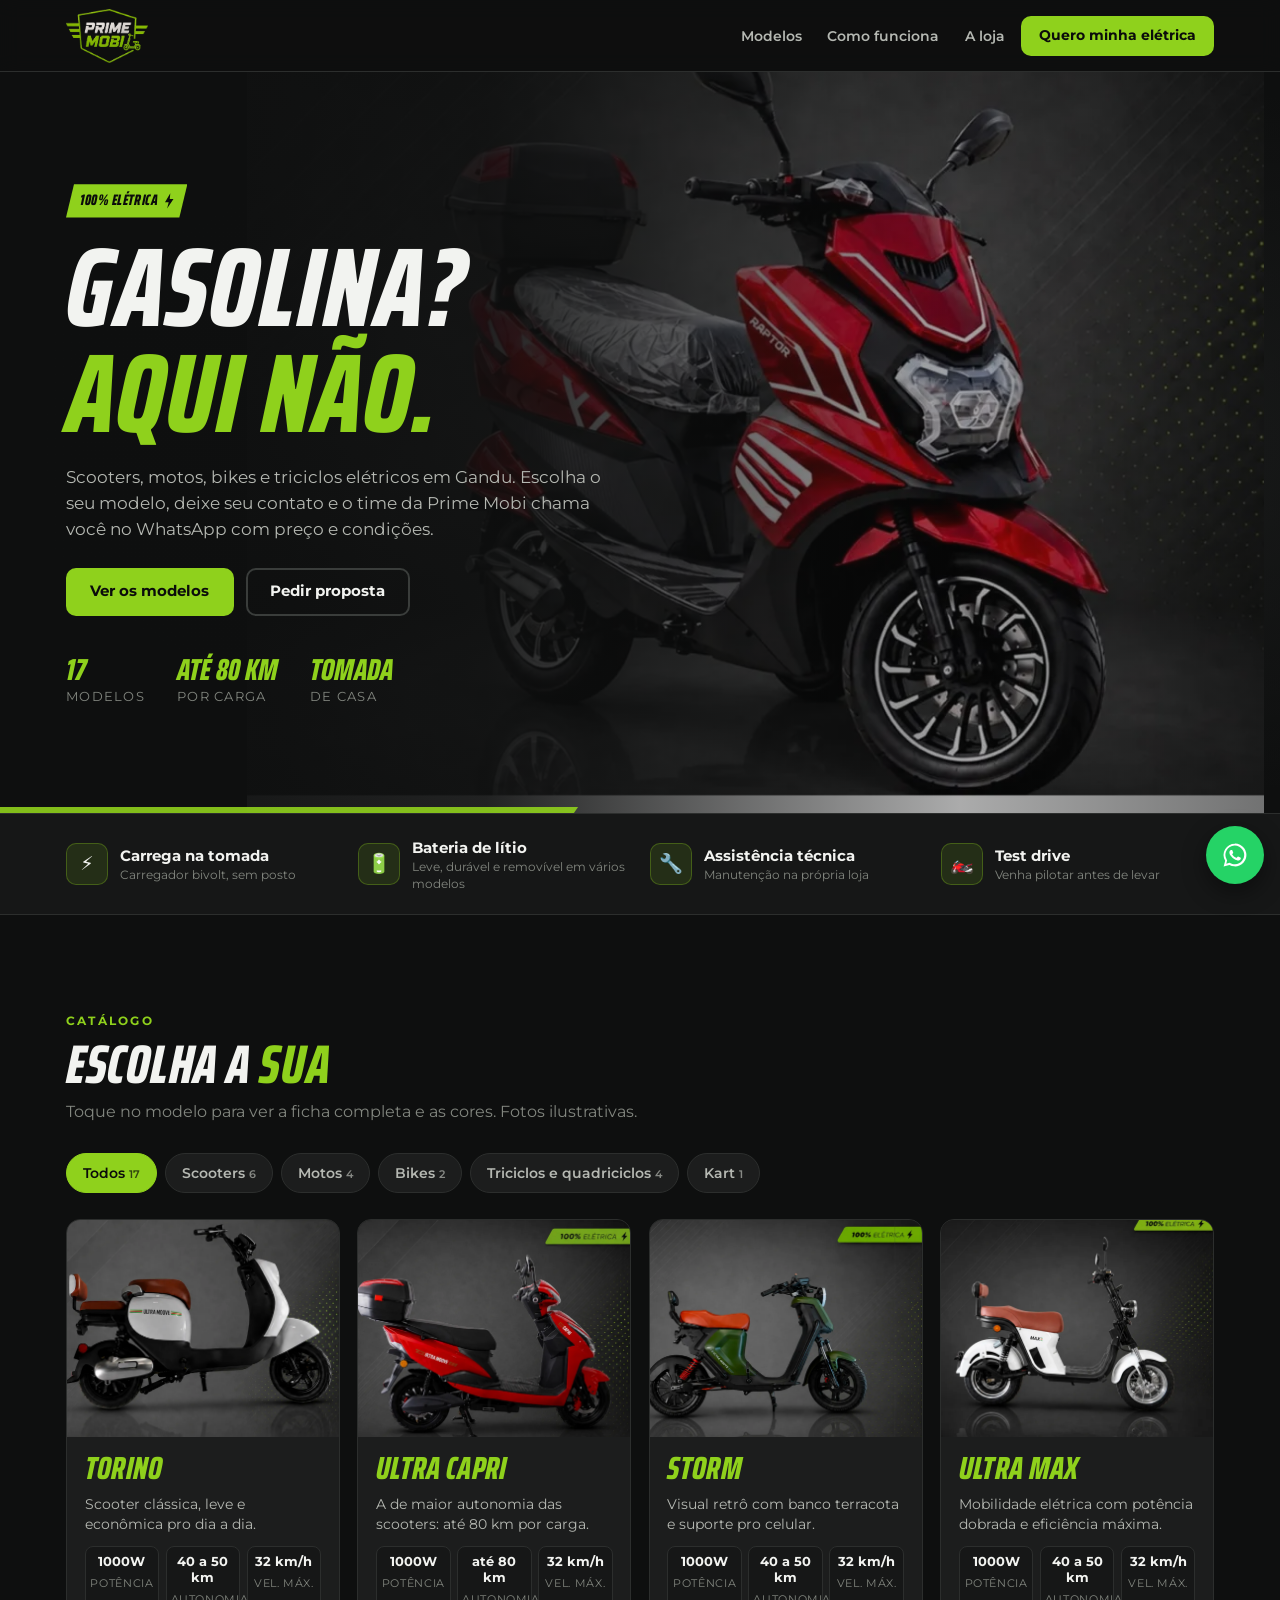
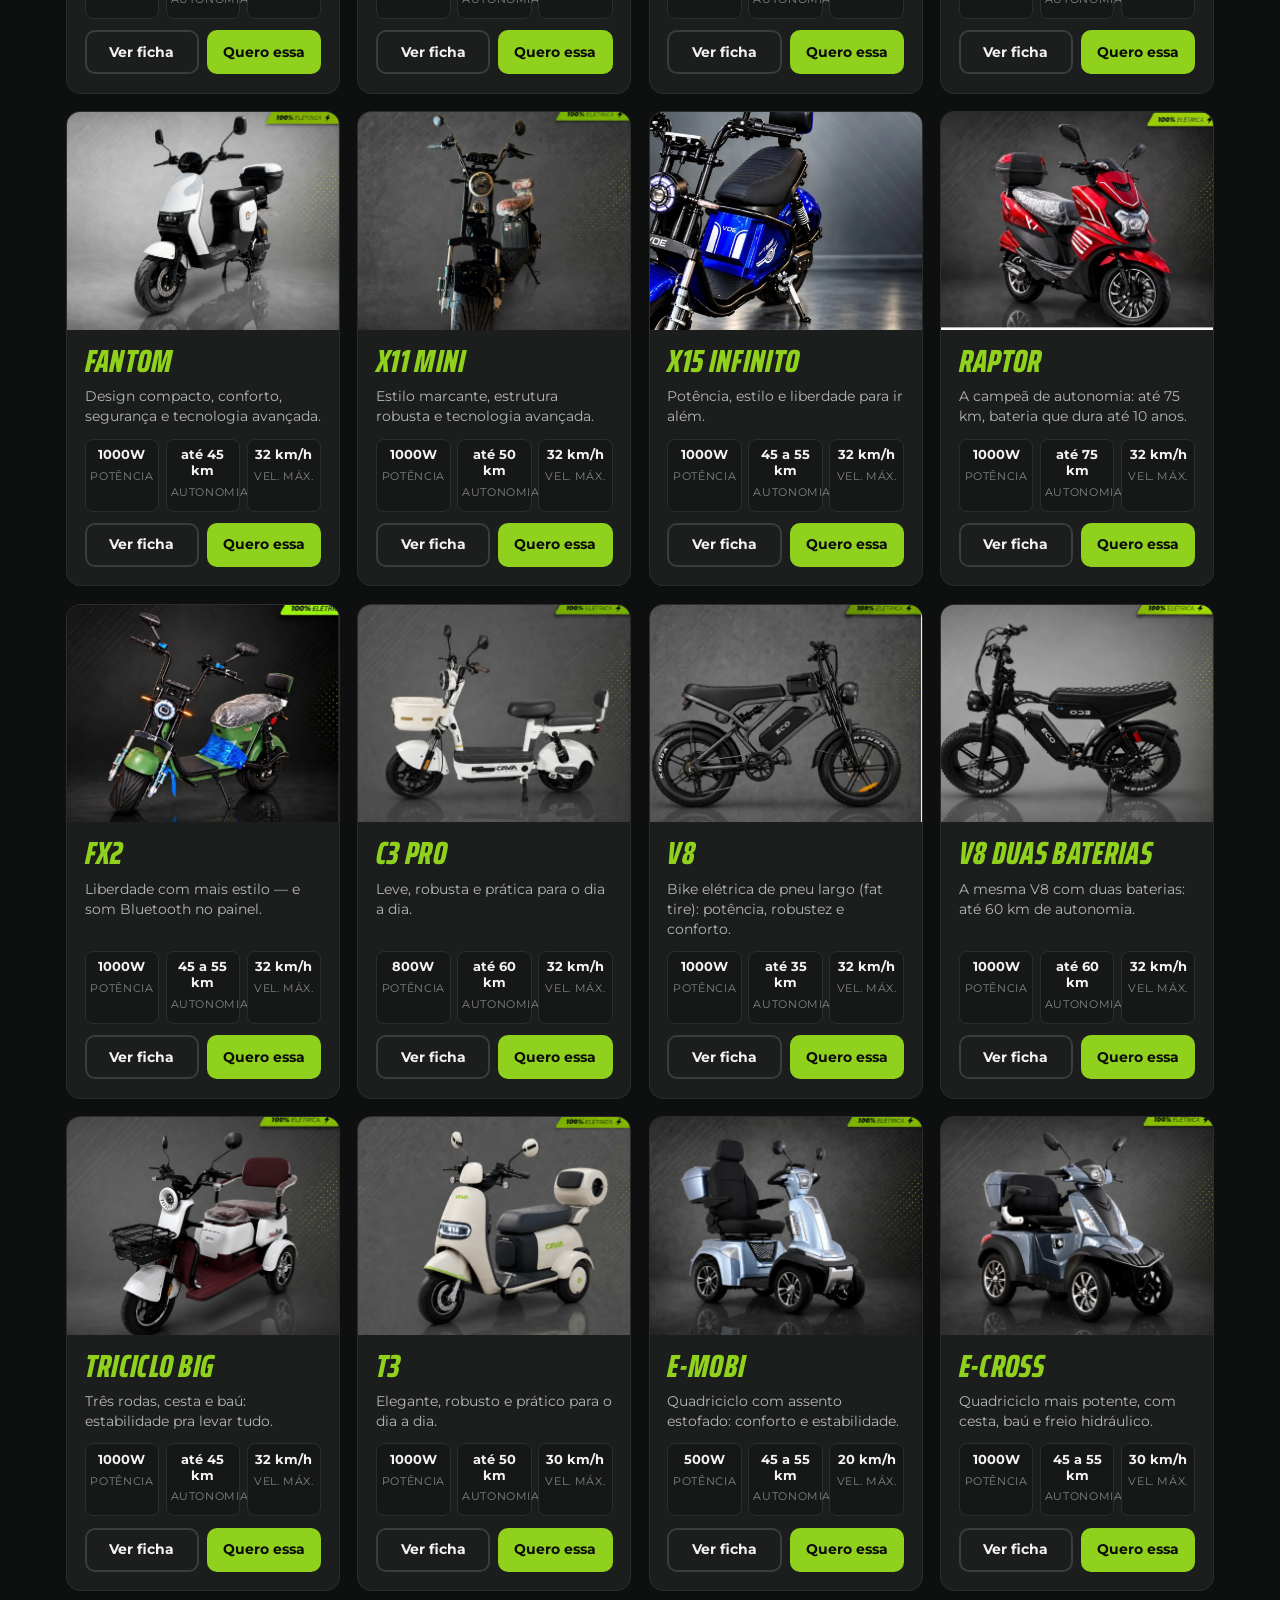
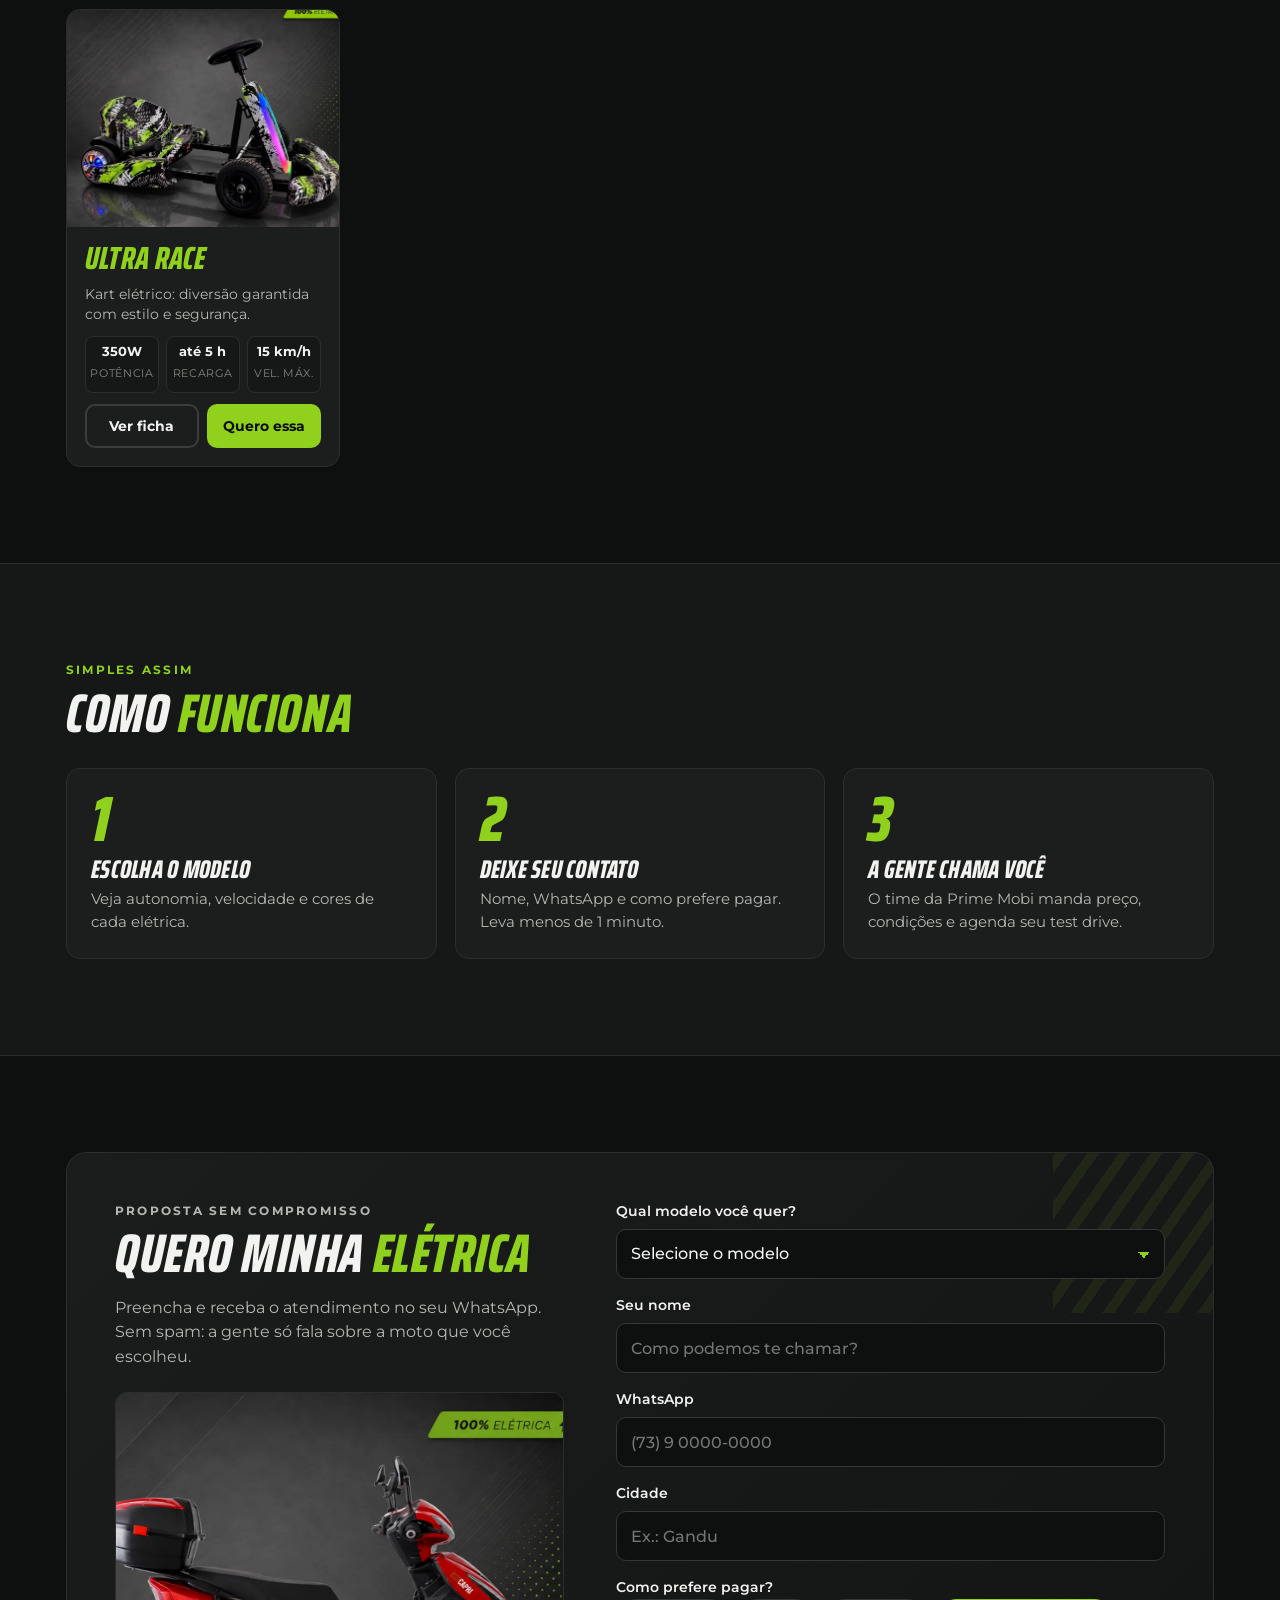
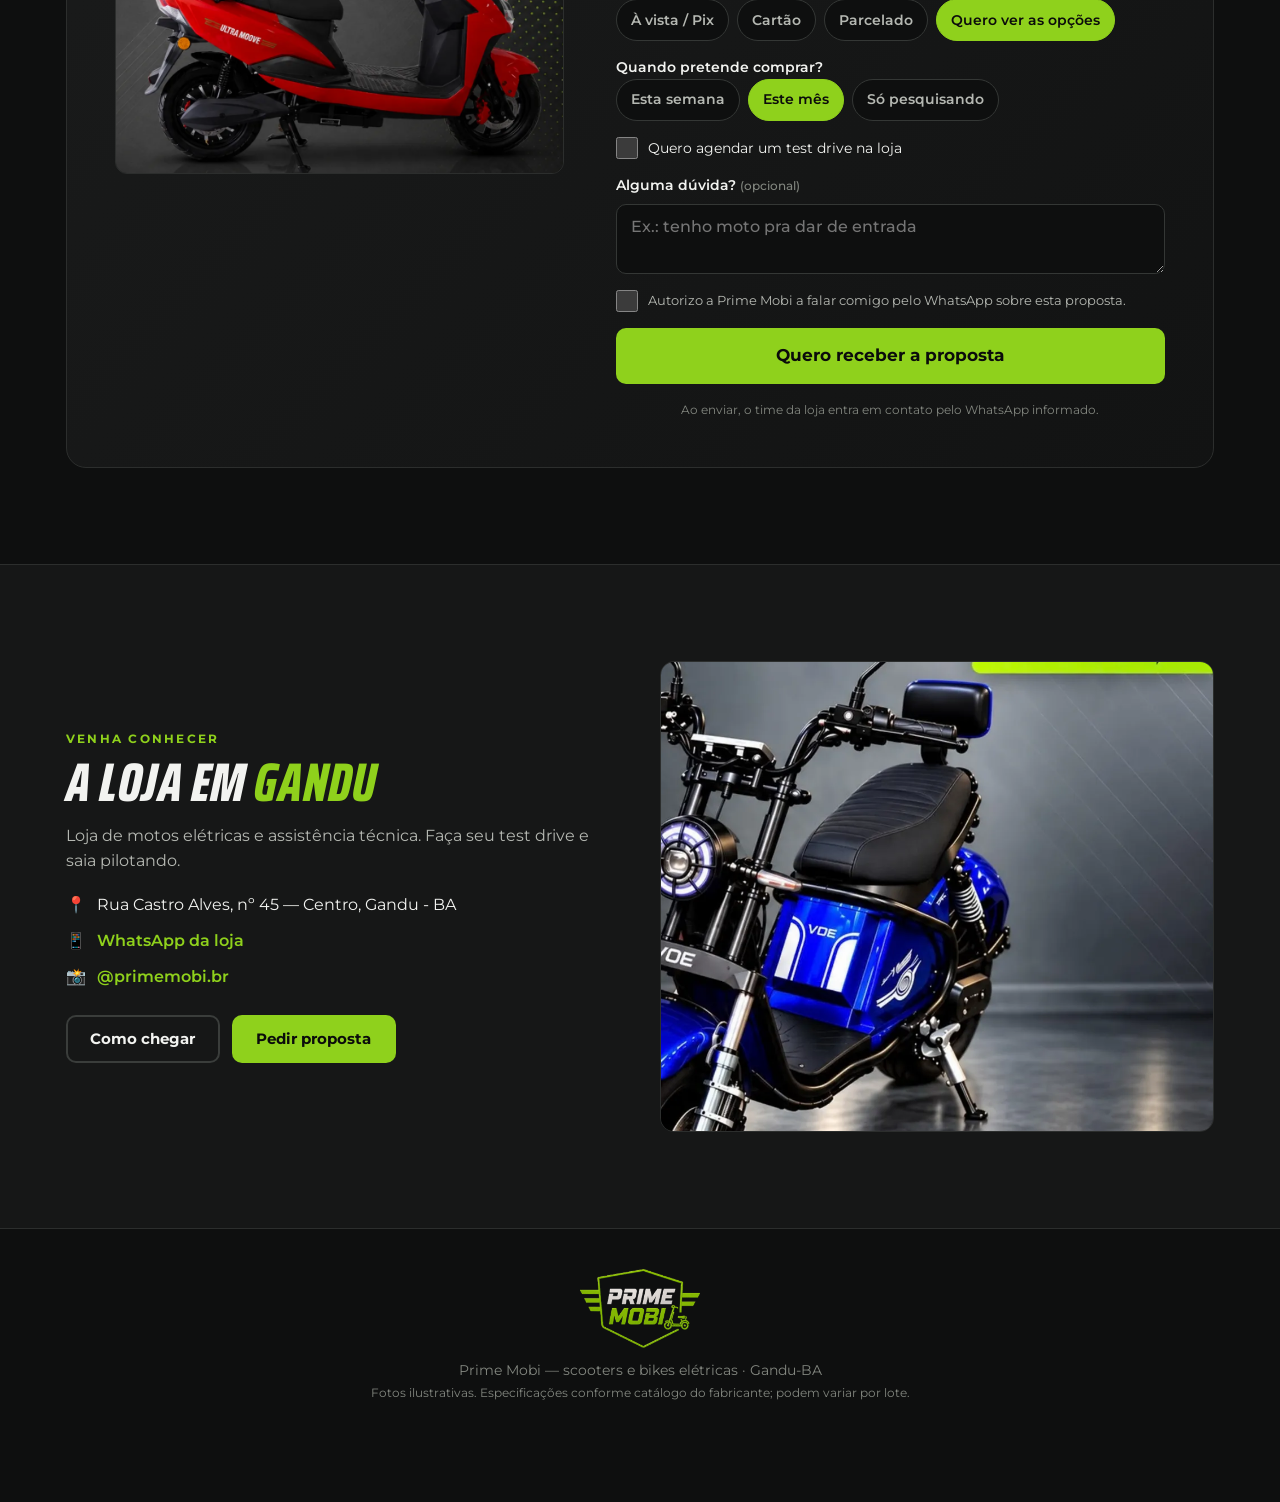
==== index.html @ 07334d4a "Site de vendas Prime Mobi com catálogo e formulário Co-Authored-By: Claude Opus 5.5 <noreply@anthrop" ====
<!doctype html>
<html lang="pt-BR">
<head>
  <meta charset="utf-8">
  <meta name="viewport" content="width=device-width, initial-scale=1">
  <title>Prime Mobi — Motos elétricas em Gandu-BA</title>
  <meta name="description" content="Scooters, motos, bikes e triciclos 100% elétricos em Gandu-BA. Escolha seu modelo e receba o atendimento da Prime Mobi no WhatsApp.">
  <meta name="theme-color" content="#0e0f0f">
  <meta property="og:title" content="Prime Mobi — Motos elétricas em Gandu-BA">
  <meta property="og:description" content="Escolha sua elétrica e receba uma proposta no WhatsApp.">
  <meta property="og:image" content="assets/img/capa.webp">
  <link rel="icon" href="assets/img/logo.png">
  <link rel="preconnect" href="https://fonts.googleapis.com">
  <link rel="preconnect" href="https://fonts.gstatic.com" crossorigin>
  <link href="https://fonts.googleapis.com/css2?family=Montserrat:wght@400;500;600;700&family=Saira:ital,wdth,wght@1,75,700;1,75,800;1,75,900&display=swap" rel="stylesheet">
  <link rel="stylesheet" href="css/style.css">
</head>
<body>

  <header class="topo" id="topo">
    <div class="topo__in">
      <a href="#inicio" class="topo__logo" aria-label="Prime Mobi — início"><img src="assets/img/logo.png" alt="Prime Mobi" width="430" height="282"></a>
      <nav class="topo__nav" aria-label="Seções">
        <a href="#modelos">Modelos</a>
        <a href="#como-funciona">Como funciona</a>
        <a href="#loja">A loja</a>
      </nav>
      <a href="#quero" class="btn btn--lime btn--sm">Quero minha elétrica</a>
    </div>
  </header>

  <main>
    <!-- HERO -->
    <section class="hero" id="inicio">
      <div class="hero__bg" aria-hidden="true"></div>
      <div class="hero__in">
        <span class="selo">100% elétrica <i class="raio" aria-hidden="true"></i></span>
        <h1 class="hero__titulo">Gasolina?<br><em>Aqui não.</em></h1>
        <p class="hero__texto">Scooters, motos, bikes e triciclos elétricos em Gandu. Escolha o seu modelo, deixe seu contato e o time da Prime Mobi chama você no WhatsApp com preço e condições.</p>
        <div class="hero__acoes">
          <a href="#modelos" class="btn btn--lime">Ver os modelos</a>
          <a href="#quero" class="btn btn--ghost">Pedir proposta</a>
        </div>
        <ul class="hero__nums" aria-label="Destaques">
          <li><strong>17</strong><span>modelos</span></li>
          <li><strong>até 80 km</strong><span>por carga</span></li>
          <li><strong>tomada</strong><span>de casa</span></li>
        </ul>
      </div>
    </section>

    <!-- VANTAGENS -->
    <section class="faixa" aria-label="Vantagens">
      <ul class="faixa__lista">
        <li><span class="ico" aria-hidden="true">⚡</span><div><strong>Carrega na tomada</strong><small>Carregador bivolt, sem posto</small></div></li>
        <li><span class="ico" aria-hidden="true">🔋</span><div><strong>Bateria de lítio</strong><small>Leve, durável e removível em vários modelos</small></div></li>
        <li><span class="ico" aria-hidden="true">🔧</span><div><strong>Assistência técnica</strong><small>Manutenção na própria loja</small></div></li>
        <li><span class="ico" aria-hidden="true">🏍️</span><div><strong>Test drive</strong><small>Venha pilotar antes de levar</small></div></li>
      </ul>
    </section>

    <!-- MODELOS -->
    <section class="secao" id="modelos">
      <div class="secao__cab">
        <p class="sobre">Catálogo</p>
        <h2 class="titulo">Escolha a <em>sua</em></h2>
        <p class="secao__sub">Toque no modelo para ver a ficha completa e as cores. Fotos ilustrativas.</p>
      </div>
      <div class="filtros" id="filtros" role="tablist" aria-label="Filtrar por tipo"></div>
      <div class="grade" id="grade"></div>
    </section>

    <!-- COMO FUNCIONA -->
    <section class="secao secao--escura" id="como-funciona">
      <div class="secao__cab">
        <p class="sobre">Simples assim</p>
        <h2 class="titulo">Como <em>funciona</em></h2>
      </div>
      <ol class="passos">
        <li><b>1</b><h3>Escolha o modelo</h3><p>Veja autonomia, velocidade e cores de cada elétrica.</p></li>
        <li><b>2</b><h3>Deixe seu contato</h3><p>Nome, WhatsApp e como prefere pagar. Leva menos de 1 minuto.</p></li>
        <li><b>3</b><h3>A gente chama você</h3><p>O time da Prime Mobi manda preço, condições e agenda seu test drive.</p></li>
      </ol>
    </section>

    <!-- FORMULÁRIO -->
    <section class="secao" id="quero">
      <div class="form-caixa">
        <div class="form-caixa__lado">
          <p class="sobre">Proposta sem compromisso</p>
          <h2 class="titulo">Quero minha <em>elétrica</em></h2>
          <p>Preencha e receba o atendimento no seu WhatsApp. Sem spam: a gente só fala sobre a moto que você escolheu.</p>
          <img class="form-caixa__foto" id="foto-padrao" src="assets/img/motos/ultra-capri.webp" alt="" loading="lazy">
          <div class="escolhida" id="escolhida" hidden>
            <img id="escolhida-img" src="" alt="">
            <div><small>Modelo escolhido</small><strong id="escolhida-nome"></strong></div>
          </div>
        </div>

        <form class="form" id="form" novalidate>
          <div class="campo">
            <label for="f-modelo">Qual modelo você quer?</label>
            <select id="f-modelo" name="modelo" required>
              <option value="">Selecione o modelo</option>
            </select>
            <span class="erro" data-erro="modelo">Escolha um modelo.</span>
          </div>

          <div class="campo" id="campo-cor" hidden>
            <label for="f-cor">Cor preferida</label>
            <select id="f-cor" name="cor"></select>
          </div>

          <div class="campo">
            <label for="f-nome">Seu nome</label>
            <input id="f-nome" name="nome" type="text" autocomplete="name" placeholder="Como podemos te chamar?" required>
            <span class="erro" data-erro="nome">Digite seu nome.</span>
          </div>

          <div class="campo">
            <label for="f-whats">WhatsApp</label>
            <input id="f-whats" name="whatsapp" type="tel" inputmode="numeric" autocomplete="tel-national" placeholder="(73) 9 0000-0000" required>
            <span class="erro" data-erro="whatsapp">Digite um WhatsApp com DDD.</span>
          </div>

          <div class="campo">
            <label for="f-cidade">Cidade</label>
            <input id="f-cidade" name="cidade" type="text" autocomplete="address-level2" placeholder="Ex.: Gandu" required>
            <span class="erro" data-erro="cidade">Digite sua cidade.</span>
          </div>

          <fieldset class="campo">
            <legend>Como prefere pagar?</legend>
            <div class="chips" data-grupo="pagamento">
              <label><input type="radio" name="pagamento" value="À vista / Pix"><span>À vista / Pix</span></label>
              <label><input type="radio" name="pagamento" value="Cartão de crédito"><span>Cartão</span></label>
              <label><input type="radio" name="pagamento" value="Financiamento / parcelado"><span>Parcelado</span></label>
              <label><input type="radio" name="pagamento" value="Quero conhecer as opções" checked><span>Quero ver as opções</span></label>
            </div>
          </fieldset>

          <fieldset class="campo">
            <legend>Quando pretende comprar?</legend>
            <div class="chips" data-grupo="prazo">
              <label><input type="radio" name="prazo" value="Esta semana"><span>Esta semana</span></label>
              <label><input type="radio" name="prazo" value="Este mês" checked><span>Este mês</span></label>
              <label><input type="radio" name="prazo" value="Só pesquisando"><span>Só pesquisando</span></label>
            </div>
          </fieldset>

          <label class="check"><input type="checkbox" name="testDrive" value="sim"><span>Quero agendar um test drive na loja</span></label>

          <div class="campo">
            <label for="f-obs">Alguma dúvida? <small>(opcional)</small></label>
            <textarea id="f-obs" name="observacao" rows="2" placeholder="Ex.: tenho moto pra dar de entrada"></textarea>
          </div>

          <label class="check check--lgpd"><input type="checkbox" name="consentimento" required><span>Autorizo a Prime Mobi a falar comigo pelo WhatsApp sobre esta proposta.</span></label>
          <span class="erro" data-erro="consentimento">Marque a autorização para podermos te chamar.</span>

          <input type="text" name="empresa" class="mel" tabindex="-1" autocomplete="off" aria-hidden="true">

          <button type="submit" class="btn btn--lime btn--grande" id="enviar">Quero receber a proposta</button>
          <p class="form__nota">Ao enviar, o time da loja entra em contato pelo WhatsApp informado.</p>
        </form>

        <div class="sucesso" id="sucesso" hidden tabindex="-1">
          <span class="sucesso__ico" aria-hidden="true">✓</span>
          <h3>Recebemos, <span id="sucesso-nome"></span>!</h3>
          <p>O time da Prime Mobi vai te chamar no WhatsApp em breve com a proposta da <strong id="sucesso-modelo"></strong>.</p>
          <a class="btn btn--lime" id="sucesso-whats" href="#" target="_blank" rel="noopener">Quero adiantar pelo WhatsApp</a>
          <button type="button" class="btn btn--ghost" id="sucesso-outro">Escolher outro modelo</button>
        </div>
      </div>
    </section>

    <!-- LOJA -->
    <section class="secao secao--escura" id="loja">
      <div class="loja">
        <div>
          <p class="sobre">Venha conhecer</p>
          <h2 class="titulo">A loja em <em>Gandu</em></h2>
          <p class="loja__texto">Loja de motos elétricas e assistência técnica. Faça seu test drive e saia pilotando.</p>
          <ul class="loja__info">
            <li><span aria-hidden="true">📍</span><span data-cfg="endereco"></span></li>
            <li><span aria-hidden="true">📱</span><a data-cfg-whats href="#" target="_blank" rel="noopener">WhatsApp da loja</a></li>
            <li><span aria-hidden="true">📸</span><a data-cfg-insta href="#" target="_blank" rel="noopener"></a></li>
          </ul>
          <div class="hero__acoes">
            <a data-cfg-mapa href="#" target="_blank" rel="noopener" class="btn btn--ghost">Como chegar</a>
            <a href="#quero" class="btn btn--lime">Pedir proposta</a>
          </div>
        </div>
        <img class="loja__img" src="assets/img/motos/x15-infinito.webp" alt="Moto elétrica X15 Infinito azul" loading="lazy">
      </div>
    </section>
  </main>

  <footer class="rodape">
    <img src="assets/img/logo.png" alt="Prime Mobi" width="120" height="79" loading="lazy">
    <p>Prime Mobi — scooters e bikes elétricas · Gandu-BA</p>
    <p class="rodape__mini">Fotos ilustrativas. Especificações conforme catálogo do fabricante; podem variar por lote.</p>
  </footer>

  <a class="whats-flutuante" data-cfg-whats href="#" target="_blank" rel="noopener" aria-label="Falar no WhatsApp">
    <svg viewBox="0 0 32 32" width="28" height="28" aria-hidden="true"><path fill="currentColor" d="M16 3a13 13 0 0 0-11.2 19.6L3 29l6.6-1.7A13 13 0 1 0 16 3zm0 23.7c-2 0-4-.6-5.7-1.6l-.4-.2-3.9 1 1-3.8-.3-.4A10.7 10.7 0 1 1 16 26.7zm5.9-8c-.3-.2-1.9-.9-2.2-1s-.5-.2-.7.2-.8 1-1 1.2-.4.2-.7 0a8.8 8.8 0 0 1-4.4-3.8c-.3-.6.3-.5 1-1.7.1-.2 0-.4 0-.5l-1-2.4c-.3-.6-.5-.5-.7-.5h-.6a1.2 1.2 0 0 0-.9.4 3.6 3.6 0 0 0-1.1 2.7 6.3 6.3 0 0 0 1.3 3.3 14.4 14.4 0 0 0 5.5 4.9c2 .9 2.8.9 3.9.8a3.3 3.3 0 0 0 2.1-1.5 2.7 2.7 0 0 0 .2-1.5c0-.2-.3-.3-.6-.4z"/></svg>
  </a>

  <!-- Ficha do modelo -->
  <dialog class="ficha" id="ficha" aria-labelledby="ficha-nome">
    <button class="ficha__fechar" type="button" data-fechar aria-label="Fechar">×</button>
    <div class="ficha__in">
      <div class="ficha__foto"><img id="ficha-img" src="" alt=""></div>
      <div class="ficha__dados">
        <span class="selo selo--mini">100% elétrica <i class="raio" aria-hidden="true"></i></span>
        <h2 id="ficha-nome" class="ficha__nome"></h2>
        <p id="ficha-frase" class="ficha__frase"></p>
        <div class="ficha__nums" id="ficha-nums"></div>
        <ul class="ficha__lista" id="ficha-lista"></ul>
        <div id="ficha-cores-box">
          <p class="ficha__rot">Cores disponíveis</p>
          <ul class="cores" id="ficha-cores"></ul>
        </div>
        <div class="ficha__acoes">
          <button type="button" class="btn btn--lime" id="ficha-quero">Quero essa</button>
          <a class="btn btn--ghost" id="ficha-catalogo" href="#" target="_blank" rel="noopener">Ver página do catálogo</a>
        </div>
      </div>
    </div>
  </dialog>

  <script src="js/config.js"></script>
  <script src="js/modelos.js"></script>
  <script src="js/app.js"></script>
</body>
</html>
---- css/style.css ----
/* PRIME MOBI — identidade do catálogo: preto grafite + verde-limão, títulos itálicos condensados */
:root {
  --bg: #0e0f0f;
  --bg-2: #161717;
  --painel: #1c1d1d;
  --linha: #2c2e2d;
  --texto: #f2f3f0;
  --texto-2: #b5b8b2;
  --texto-3: #82867f;
  --lime: #8fd11c;
  --lime-claro: #a6e637;
  --lime-escuro: #6ea312;
  --lime-tinta: rgba(143, 209, 28, .12);
  --erro: #ff6b5a;
  --raio: 14px;
  --fonte-titulo: "Saira", "Arial Narrow", sans-serif;
  --fonte: "Montserrat", system-ui, -apple-system, "Segoe UI", sans-serif;
  --max: 1180px;
  color-scheme: dark;
}

* { box-sizing: border-box; }
[hidden] { display: none !important; }
html { scroll-behavior: smooth; scroll-padding-top: 76px; }
body {
  margin: 0;
  background: var(--bg);
  color: var(--texto);
  font-family: var(--fonte);
  font-size: 16px;
  line-height: 1.55;
  -webkit-font-smoothing: antialiased;
  overflow-x: hidden;
}
img { max-width: 100%; display: block; }
a { color: inherit; }
h1, h2, h3 { margin: 0; }
:focus-visible { outline: 2px solid var(--lime); outline-offset: 3px; }

/* Títulos no estilo do catálogo */
.titulo, .hero__titulo, .ficha__nome, .passos h3, .card__nome {
  font-family: var(--fonte-titulo);
  font-style: italic;
  font-stretch: 75%;
  font-weight: 800;
  text-transform: uppercase;
  letter-spacing: .01em;
  line-height: .95;
}
.titulo { font-size: clamp(2.2rem, 5vw, 3.4rem); }
.titulo em, .hero__titulo em { font-style: italic; color: var(--lime); }
.sobre {
  margin: 0 0 .5rem;
  color: var(--lime);
  font-weight: 700;
  font-size: .78rem;
  letter-spacing: .18em;
  text-transform: uppercase;
}

/* Selo "100% ELÉTRICA" (igual ao do catálogo) */
.selo {
  display: inline-flex; align-items: center; gap: .35rem;
  background: var(--lime); color: #0b0c0b;
  font-family: var(--fonte-titulo); font-style: italic; font-stretch: 75%; font-weight: 800;
  text-transform: uppercase; font-size: .95rem; letter-spacing: .03em;
  padding: .3rem .8rem .3rem .9rem;
  clip-path: polygon(8px 0, 100% 0, calc(100% - 8px) 100%, 0 100%);
}
.selo--mini { font-size: .8rem; padding: .2rem .7rem; }
.raio { width: .7em; height: 1em; background: currentColor; clip-path: polygon(60% 0, 10% 58%, 45% 58%, 30% 100%, 90% 38%, 55% 38%); }

/* Botões */
.btn {
  display: inline-flex; align-items: center; justify-content: center; gap: .5rem;
  min-height: 48px; padding: .75rem 1.4rem;
  border-radius: 10px; border: 2px solid transparent;
  font: 700 .95rem/1.1 var(--fonte); text-decoration: none; cursor: pointer;
  transition: transform .15s, background .15s, border-color .15s, color .15s;
}
.btn:active { transform: scale(.97); }
.btn--lime { background: var(--lime); color: #0b0c0b; }
.btn--lime:hover { background: var(--lime-claro); }
.btn--ghost { background: transparent; color: var(--texto); border-color: #3a3d3b; }
.btn--ghost:hover { border-color: var(--lime); color: var(--lime); }
.btn--sm { min-height: 40px; padding: .5rem 1rem; font-size: .85rem; }
.btn--grande { width: 100%; min-height: 56px; font-size: 1.05rem; }

/* Topo */
.topo {
  position: sticky; top: 0; z-index: 30;
  background: rgba(14, 15, 15, .86);
  backdrop-filter: blur(10px); -webkit-backdrop-filter: blur(10px);
  border-bottom: 1px solid var(--linha);
}
.topo__in {
  max-width: var(--max); margin: 0 auto; padding: .55rem 16px;
  display: flex; align-items: center; gap: 1rem;
}
.topo__logo img { width: 82px; height: auto; }
.topo__nav { display: flex; gap: 1.6rem; margin-left: auto; }
.topo__nav a { text-decoration: none; font-weight: 600; font-size: .9rem; color: var(--texto-2); }
.topo__nav a:hover { color: var(--lime); }
@media (max-width: 760px) {
  .topo__nav { display: none; }
  .topo__in .btn { margin-left: auto; }
}

/* Hero */
.hero { position: relative; overflow: hidden; border-bottom: 1px solid var(--linha); }
.hero__bg {
  position: absolute; inset: 0;
  background:
    linear-gradient(90deg, var(--bg) 0%, rgba(14,15,15,.92) 38%, rgba(14,15,15,.35) 75%, rgba(14,15,15,.6) 100%),
    url("../assets/img/motos/raptor.webp") right 6% bottom / auto 112% no-repeat,
    radial-gradient(ellipse at 75% 50%, #2a2c2b 0%, var(--bg) 70%);
}
.hero::after { /* listras diagonais do catálogo */
  content: ""; position: absolute; left: -10%; bottom: 0; width: 55%; height: 6px;
  background: var(--lime); transform: skewX(-35deg); opacity: .9;
}
.hero__in { position: relative; max-width: var(--max); margin: 0 auto; padding: clamp(3rem, 9vw, 7rem) 16px clamp(3.5rem, 9vw, 6.5rem); }
.hero__titulo { font-size: clamp(3.4rem, 11vw, 7rem); margin: 1rem 0 1.1rem; }
.hero__texto { max-width: 34rem; color: var(--texto-2); font-size: 1.05rem; margin: 0 0 1.6rem; }
.hero__acoes { display: flex; flex-wrap: wrap; gap: .75rem; }
.hero__nums { list-style: none; padding: 0; margin: 2.4rem 0 0; display: flex; gap: 2rem; flex-wrap: wrap; }
.hero__nums strong { display: block; font-family: var(--fonte-titulo); font-style: italic; font-stretch: 75%; font-weight: 800; font-size: 1.9rem; color: var(--lime); line-height: 1; text-transform: uppercase; }
.hero__nums span { font-size: .8rem; color: var(--texto-3); text-transform: uppercase; letter-spacing: .1em; }
@media (max-width: 760px) {
  .hero__bg {
    background:
      linear-gradient(180deg, rgba(14,15,15,.55) 0%, rgba(14,15,15,.9) 45%, var(--bg) 70%),
      url("../assets/img/motos/raptor.webp") center top / 115% auto no-repeat,
      var(--bg);
  }
  .hero__in { padding-top: 13rem; }
}

/* Faixa de vantagens */
.faixa { background: var(--bg-2); border-bottom: 1px solid var(--linha); }
.faixa__lista {
  list-style: none; margin: 0 auto; padding: 1.4rem 16px; max-width: var(--max);
  display: grid; grid-template-columns: repeat(4, 1fr); gap: 1.2rem;
}
.faixa__lista li { display: flex; gap: .75rem; align-items: center; }
.faixa__lista strong { display: block; font-size: .92rem; }
.faixa__lista small { color: var(--texto-3); font-size: .78rem; line-height: 1.3; display: block; }
.ico {
  flex: none; width: 42px; height: 42px; border-radius: 10px;
  display: grid; place-items: center; font-size: 1.2rem;
  background: var(--lime-tinta); border: 1px solid rgba(143,209,28,.3);
}
@media (max-width: 900px) { .faixa__lista { grid-template-columns: 1fr 1fr; } }

/* Seções */
.secao { max-width: var(--max); margin: 0 auto; padding: clamp(3.5rem, 8vw, 6rem) 16px; }
.secao--escura { max-width: none; background: var(--bg-2); border-block: 1px solid var(--linha); }
.secao--escura > * { max-width: calc(var(--max) - 32px); margin-inline: auto; }
.secao__cab { margin-bottom: 1.8rem; }
.secao__sub { color: var(--texto-3); margin: .6rem 0 0; }

/* Filtros */
.filtros { display: flex; gap: .5rem; flex-wrap: wrap; margin-bottom: 1.6rem; }
.filtro {
  border: 1px solid var(--linha); background: var(--painel); color: var(--texto-2);
  padding: .55rem 1rem; border-radius: 999px; font: 600 .85rem var(--fonte); cursor: pointer;
  min-height: 40px;
}
.filtro:hover { border-color: var(--lime); color: var(--texto); }
.filtro[aria-selected="true"] { background: var(--lime); border-color: var(--lime); color: #0b0c0b; }
.filtro small { opacity: .7; margin-left: .25rem; }

/* Cards */
.grade { display: grid; grid-template-columns: repeat(auto-fill, minmax(260px, 1fr)); gap: 1.1rem; }
.card {
  position: relative; display: flex; flex-direction: column;
  background: var(--painel); border: 1px solid var(--linha); border-radius: var(--raio);
  overflow: hidden; transition: border-color .2s, transform .2s;
}
.card:hover { border-color: rgba(143,209,28,.6); transform: translateY(-3px); }
.card__foto {
  aspect-ratio: 4 / 3.2; background: #222; cursor: pointer; border: 0; padding: 0; width: 100%;
  overflow: hidden;
}
.card__foto img { width: 100%; height: 100%; object-fit: cover; object-position: center 60%; transition: transform .4s; }
.card:hover .card__foto img { transform: scale(1.04); }
.card__corpo { padding: 1rem 1.1rem 1.15rem; display: flex; flex-direction: column; gap: .7rem; flex: 1; }
.card__nome { font-size: 2rem; color: var(--lime); }
.card__frase { margin: 0; color: var(--texto-2); font-size: .86rem; line-height: 1.45; }
.nums { display: grid; grid-template-columns: repeat(3, minmax(0, 1fr)); gap: .4rem; margin-top: auto; }
.nums div { background: var(--bg-2); border: 1px solid var(--linha); border-radius: 8px; padding: .45rem .25rem; text-align: center; min-width: 0; }
.nums strong { display: block; font-size: .8rem; line-height: 1.25; }
.nums small { color: var(--texto-3); font-size: .66rem; text-transform: uppercase; letter-spacing: .06em; }
.card__acoes { display: flex; gap: .5rem; }
.card__acoes .btn { flex: 1; min-height: 44px; padding: .55rem .6rem; font-size: .85rem; }

/* Passos */
.passos { list-style: none; padding: 0; margin: 0 auto; display: grid; grid-template-columns: repeat(3, 1fr); gap: 1.1rem; }
.passos li { background: var(--painel); border: 1px solid var(--linha); border-radius: var(--raio); padding: 1.5rem; position: relative; overflow: hidden; }
.passos b {
  display: block; font-family: var(--fonte-titulo); font-style: italic; font-stretch: 75%; font-weight: 900;
  font-size: 4rem; line-height: .8; color: var(--lime); margin-bottom: .8rem;
}
.passos h3 { font-size: 1.6rem; margin-bottom: .4rem; }
.passos p { margin: 0; color: var(--texto-2); font-size: .92rem; }
@media (max-width: 760px) { .passos { grid-template-columns: 1fr; } }

/* Formulário */
.form-caixa {
  display: grid; grid-template-columns: .9fr 1.1fr; gap: clamp(1.5rem, 4vw, 3.5rem);
  background: linear-gradient(135deg, #1b1c1c, #121313);
  border: 1px solid var(--linha); border-radius: 20px; padding: clamp(1.3rem, 4vw, 3rem);
  position: relative; overflow: hidden;
}
.form-caixa::before {
  content: ""; position: absolute; right: -60px; top: -60px; width: 220px; height: 220px;
  background: repeating-linear-gradient(-55deg, var(--lime) 0 10px, transparent 10px 26px); opacity: .08;
}
.form-caixa__lado p { color: var(--texto-2); }
.form-caixa__foto { margin-top: 1.4rem; border-radius: 12px; border: 1px solid var(--linha); aspect-ratio: 4/3.4; object-fit: cover; width: 100%; }
@media (max-width: 860px) { .form-caixa__foto { display: none; } }
.escolhida {
  display: flex; align-items: center; gap: .9rem; margin-top: 1.4rem;
  background: var(--bg); border: 1px solid rgba(143,209,28,.45); border-radius: 12px; padding: .6rem;
}
.escolhida img { width: 96px; height: 72px; object-fit: cover; border-radius: 8px; }
.escolhida small { display: block; color: var(--texto-3); font-size: .72rem; text-transform: uppercase; letter-spacing: .1em; }
.escolhida strong { font-family: var(--fonte-titulo); font-style: italic; font-stretch: 75%; font-weight: 800; font-size: 1.6rem; color: var(--lime); text-transform: uppercase; }

.form { display: grid; gap: 1rem; position: relative; }
.campo { display: grid; gap: .4rem; border: 0; padding: 0; margin: 0; min-width: 0; }
.campo label, .campo legend { font-weight: 600; font-size: .88rem; padding: 0; }
.campo small { color: var(--texto-3); font-weight: 500; }
input[type="text"], input[type="tel"], select, textarea {
  width: 100%; min-height: 50px; padding: .75rem .9rem;
  background: var(--bg); color: var(--texto);
  border: 1px solid #343735; border-radius: 10px;
  font: 500 1rem var(--fonte);
}
textarea { min-height: 70px; resize: vertical; }
select { appearance: none; background-image: linear-gradient(45deg, transparent 50%, var(--lime) 50%), linear-gradient(135deg, var(--lime) 50%, transparent 50%); background-position: calc(100% - 20px) 52%, calc(100% - 14px) 52%; background-size: 6px 6px; background-repeat: no-repeat; padding-right: 2.4rem; }
input:focus, select:focus, textarea:focus { outline: none; border-color: var(--lime); box-shadow: 0 0 0 3px var(--lime-tinta); }
.invalido input, .invalido select { border-color: var(--erro); }
.erro { display: none; color: var(--erro); font-size: .8rem; font-weight: 600; }
.invalido .erro, .erro.mostrar { display: block; }

.chips { display: flex; flex-wrap: wrap; gap: .45rem; }
.chips label { position: relative; cursor: pointer; }
.chips input { position: absolute; opacity: 0; pointer-events: none; }
.chips span {
  display: inline-flex; align-items: center; min-height: 42px; padding: .5rem .9rem;
  border: 1px solid #343735; border-radius: 999px; font-size: .86rem; font-weight: 600; color: var(--texto-2);
  background: var(--bg);
}
.chips input:checked + span { background: var(--lime); border-color: var(--lime); color: #0b0c0b; }
.chips input:focus-visible + span { outline: 2px solid var(--lime); outline-offset: 2px; }

.check { display: flex; gap: .65rem; align-items: flex-start; cursor: pointer; font-size: .9rem; }
.check input { width: 22px; height: 22px; accent-color: var(--lime); flex: none; margin: 0; }
.check--lgpd { font-size: .82rem; color: var(--texto-2); }
.mel { position: absolute; left: -9999px; width: 1px; height: 1px; opacity: 0; }
.form__nota { margin: 0; font-size: .78rem; color: var(--texto-3); text-align: center; }

.sucesso { grid-column: 2; display: grid; gap: .9rem; align-content: center; justify-items: start; }
.sucesso[hidden] { display: none; }
.sucesso__ico { width: 64px; height: 64px; border-radius: 50%; background: var(--lime); color: #0b0c0b; display: grid; place-items: center; font-size: 2rem; font-weight: 800; }
.sucesso h3 { font-family: var(--fonte-titulo); font-style: italic; font-stretch: 75%; font-weight: 800; font-size: 2.4rem; text-transform: uppercase; line-height: 1; }
.sucesso p { margin: 0; color: var(--texto-2); }
@media (max-width: 860px) {
  .form-caixa { grid-template-columns: 1fr; }
  .sucesso { grid-column: 1; }
}

/* Loja */
.loja { display: grid; grid-template-columns: 1fr 1fr; gap: 2.5rem; align-items: center; }
.loja__texto { color: var(--texto-2); }
.loja__info { list-style: none; padding: 0; margin: 1.2rem 0 1.6rem; display: grid; gap: .7rem; }
.loja__info li { display: flex; gap: .7rem; align-items: center; }
.loja__info a { color: var(--lime); font-weight: 600; text-decoration: none; }
.loja__img { border-radius: var(--raio); border: 1px solid var(--linha); aspect-ratio: 4/3.4; object-fit: cover; width: 100%; }
@media (max-width: 760px) { .loja { grid-template-columns: 1fr; } }

/* Rodapé */
.rodape { text-align: center; padding: 2.5rem 16px 6rem; color: var(--texto-3); font-size: .85rem; }
.rodape img { margin: 0 auto .8rem; width: 120px; height: auto; }
.rodape p { margin: .2rem 0; }
.rodape__mini { font-size: .72rem; }

/* WhatsApp flutuante */
.whats-flutuante {
  position: fixed; right: 16px; bottom: 16px; z-index: 40;
  width: 58px; height: 58px; border-radius: 50%;
  background: #25d366; color: #fff; display: grid; place-items: center;
  box-shadow: 0 8px 24px rgba(0,0,0,.45);
}

/* Ficha (modal) */
.ficha {
  width: min(1000px, calc(100vw - 24px)); max-height: calc(100dvh - 24px);
  padding: 0; border: 1px solid var(--linha); border-radius: 18px;
  background: var(--bg-2); color: var(--texto); overflow: auto;
}
.ficha::backdrop { background: rgba(0,0,0,.75); backdrop-filter: blur(3px); }
.ficha__fechar {
  position: sticky; top: 10px; float: right; margin: 10px 10px -54px 0; z-index: 2;
  width: 44px; height: 44px; border-radius: 50%; border: 1px solid var(--linha);
  background: rgba(14,15,15,.85); color: var(--texto); font-size: 1.6rem; line-height: 1; cursor: pointer;
}
.ficha__in { display: grid; grid-template-columns: 1fr 1fr; }
.ficha__foto { background: #1f2020; }
.ficha__foto img { width: 100%; height: 100%; object-fit: cover; min-height: 320px; }
.ficha__dados { padding: 1.6rem 1.6rem 1.8rem; }
.ficha__nome { font-size: clamp(2.4rem, 6vw, 3.4rem); color: var(--lime); margin: .7rem 0 .4rem; }
.ficha__frase { margin: 0 0 1rem; color: var(--texto-2); }
.ficha__nums { margin-bottom: 1rem; }
.ficha__lista { list-style: none; padding: 0; margin: 0 0 1.2rem; font-size: .88rem; }
.ficha__lista li { padding: .45rem 0 .45rem 1.4rem; border-bottom: 1px solid var(--linha); position: relative; }
.ficha__lista li::before { content: ""; position: absolute; left: 0; top: .75rem; width: 8px; height: 10px; background: var(--lime); clip-path: polygon(60% 0, 10% 58%, 45% 58%, 30% 100%, 90% 38%, 55% 38%); }
.ficha__rot { margin: 0 0 .5rem; font-weight: 700; color: var(--lime); font-size: .78rem; letter-spacing: .14em; text-transform: uppercase; }
.cores { list-style: none; padding: 0; margin: 0 0 1.4rem; display: flex; flex-wrap: wrap; gap: .4rem; }
.cores li { border: 1px solid var(--linha); background: var(--bg); padding: .3rem .7rem; border-radius: 999px; font-size: .8rem; }
.ficha__acoes { display: flex; flex-wrap: wrap; gap: .6rem; }
@media (max-width: 760px) {
  .ficha__in { grid-template-columns: 1fr; }
  .ficha__foto img { min-height: 0; aspect-ratio: 4/3; }
}

@media (prefers-reduced-motion: reduce) {
  html { scroll-behavior: auto; }
  * { transition: none !important; }
}
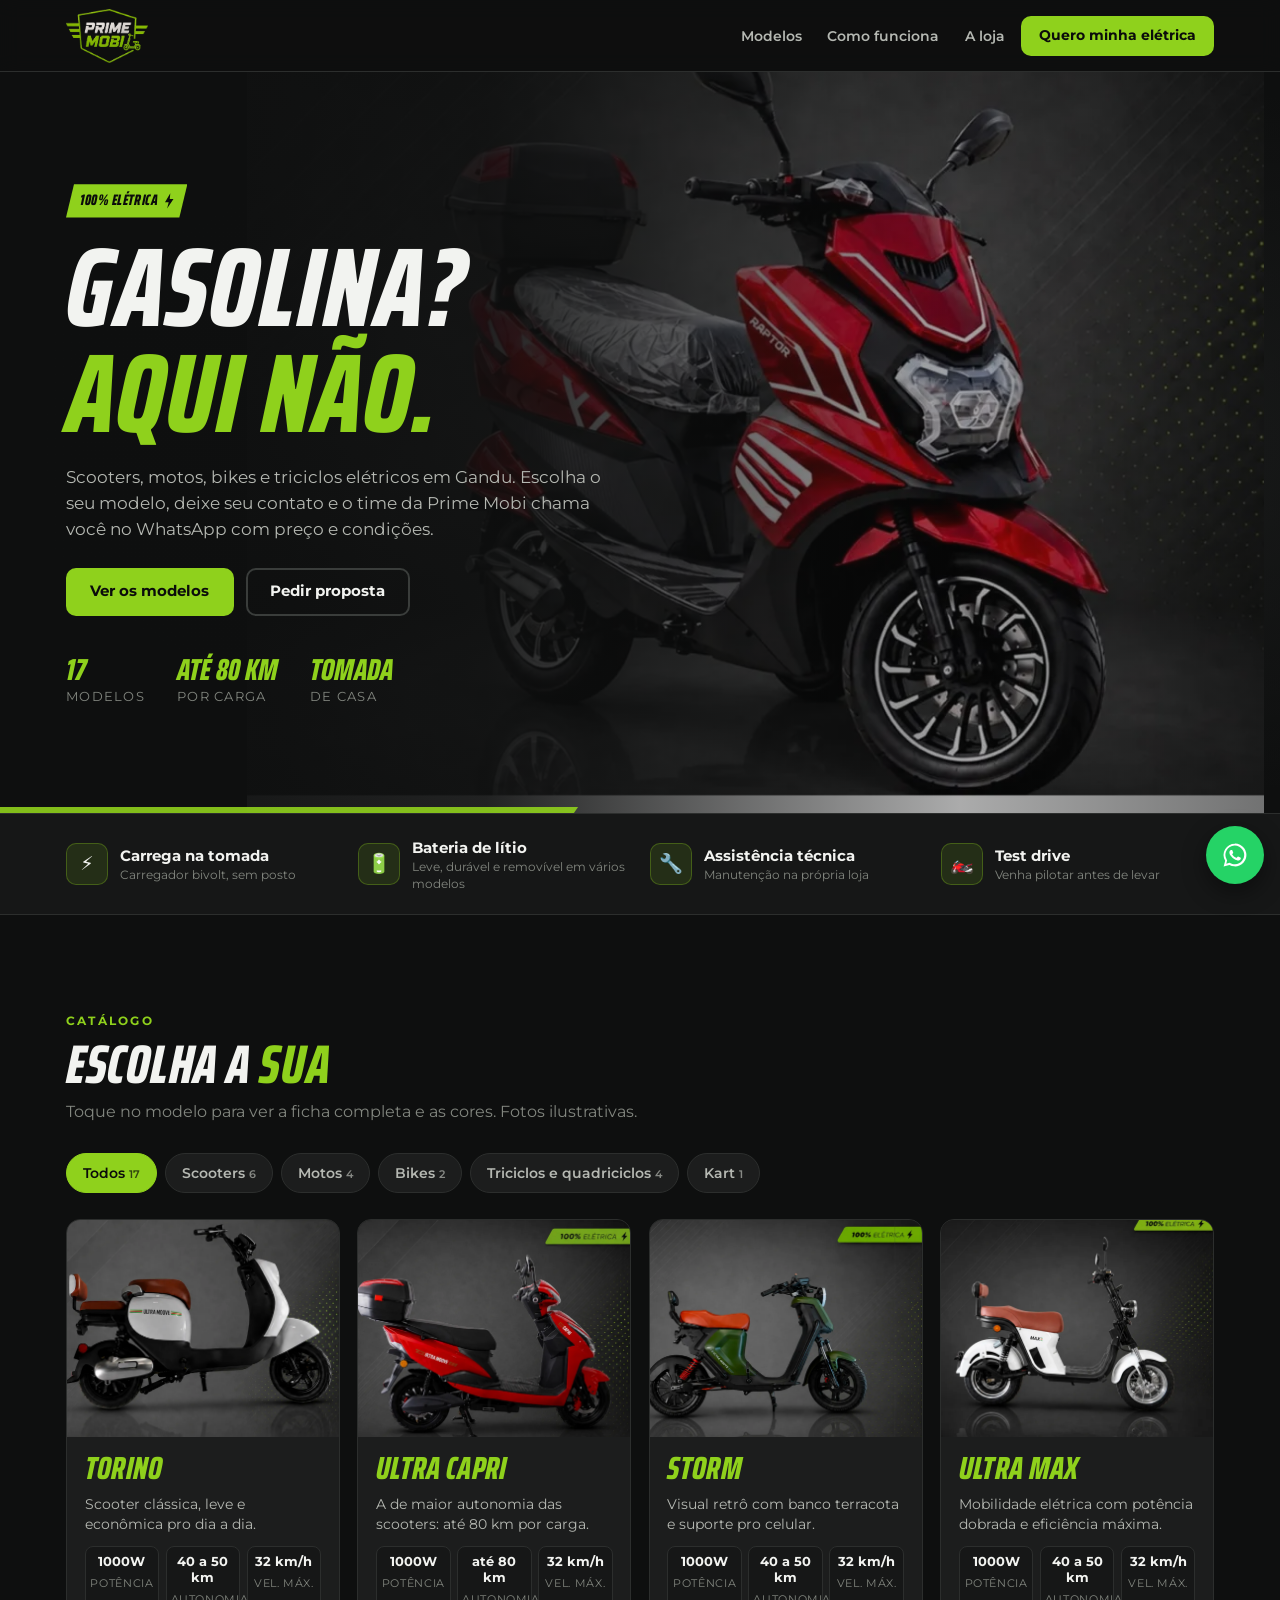
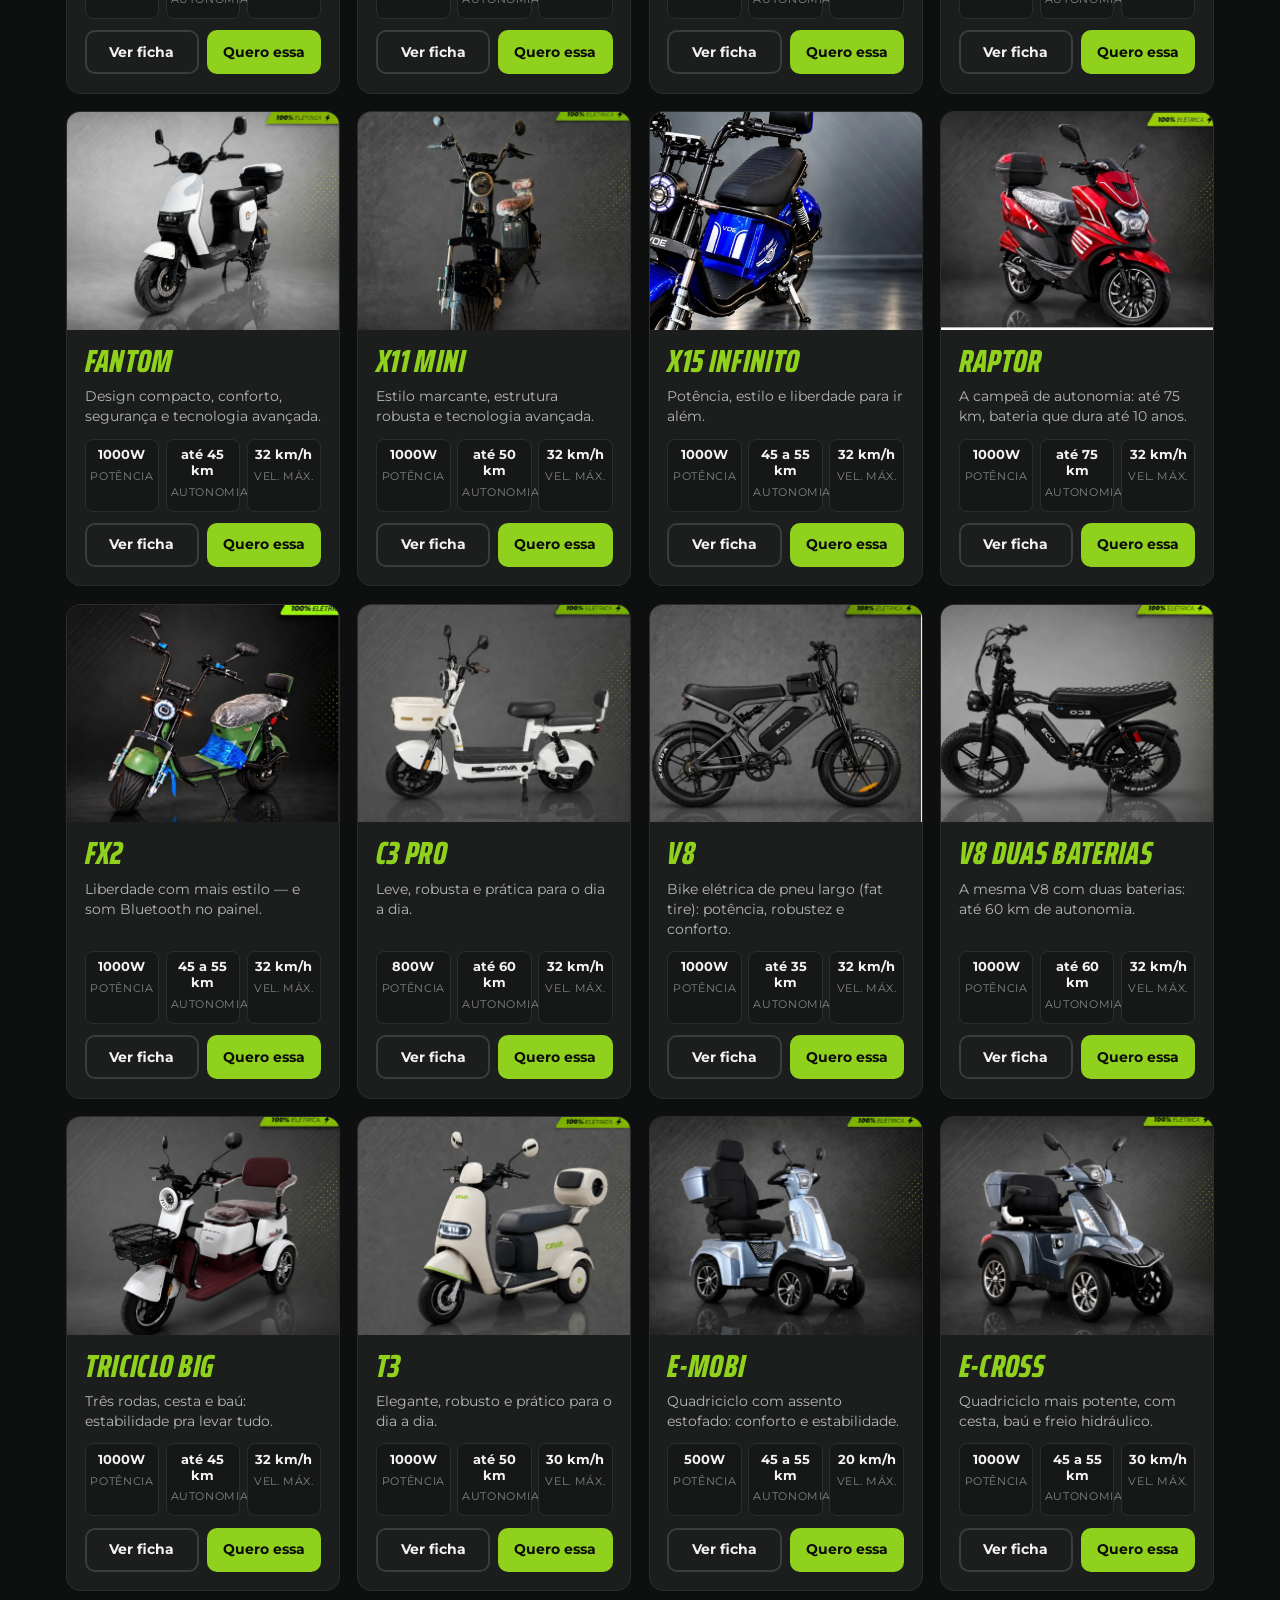
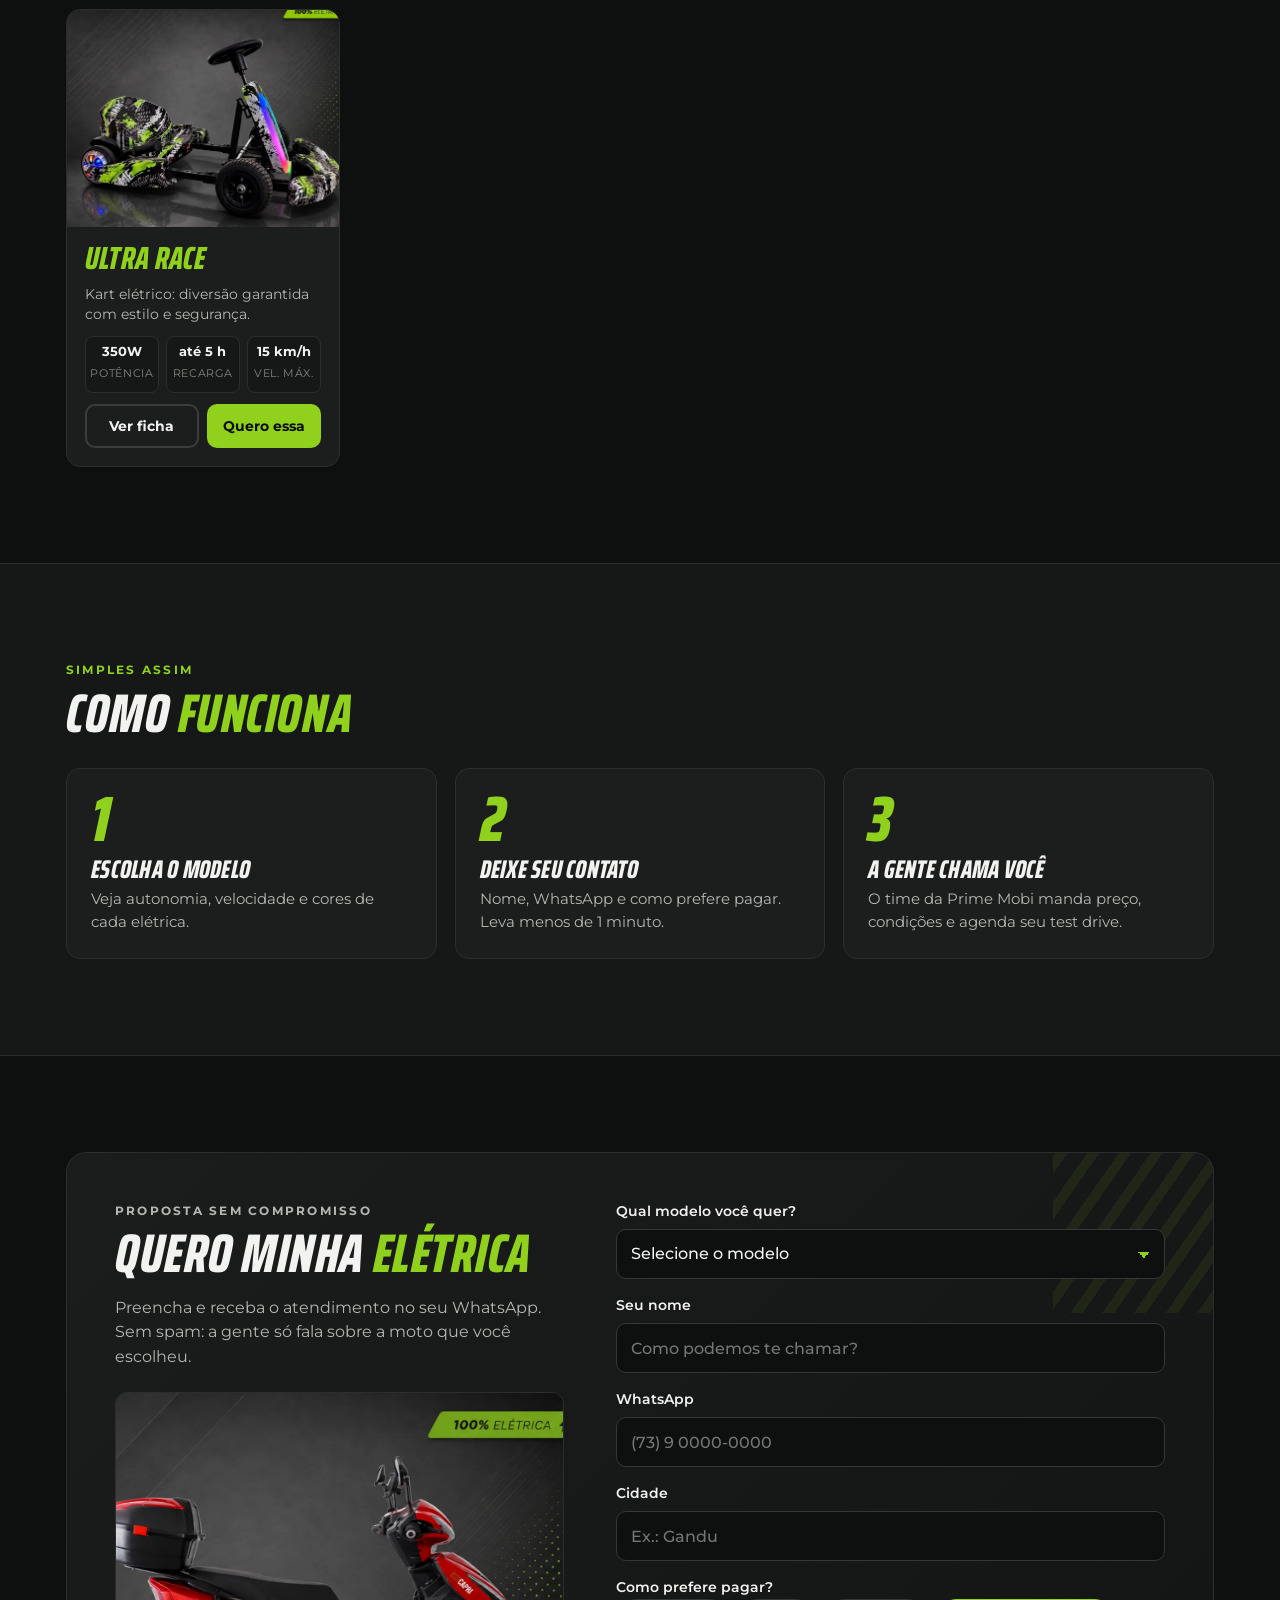
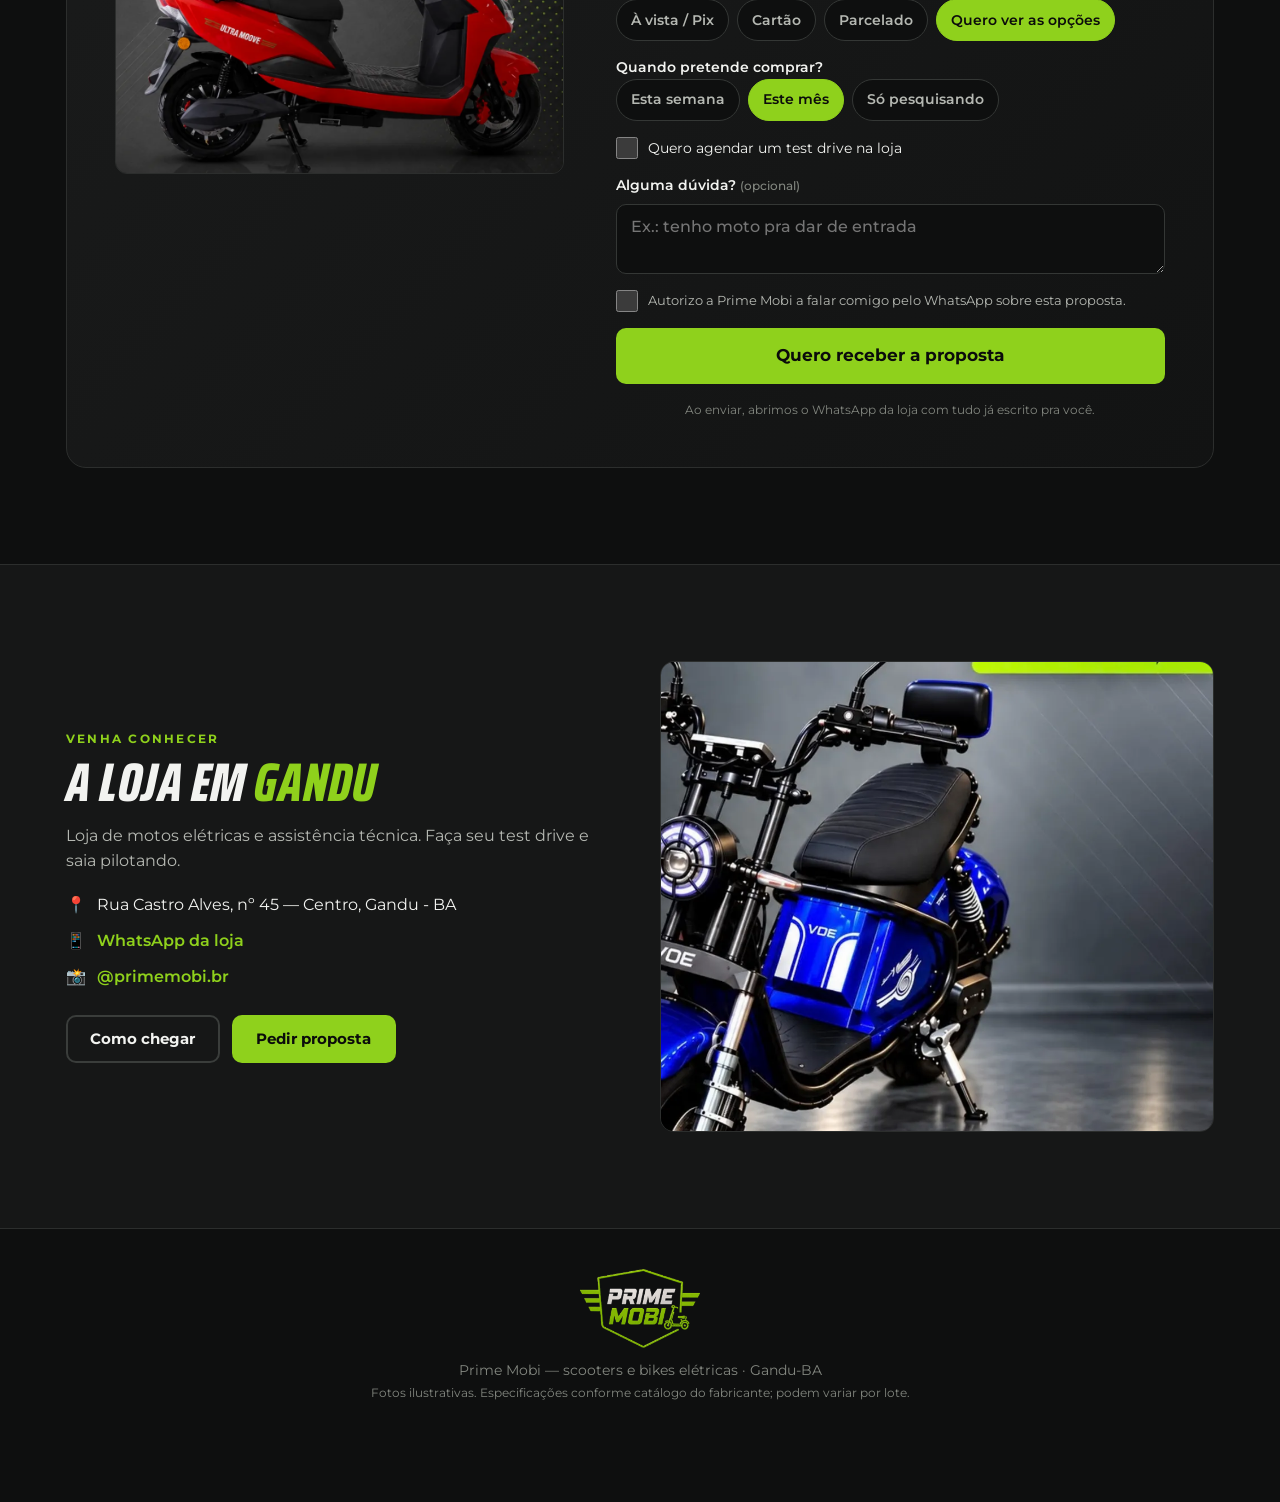
==== commit 0446a1a6: "Depois do formulário, abre o WhatsApp da loja com a mensagem pronta Co-Authored-By: Claude Opus 5.5 " ====
--- a/index.html
+++ b/index.html
@@ -13,7 +13,7 @@
   <link rel="preconnect" href="https://fonts.googleapis.com">
   <link rel="preconnect" href="https://fonts.gstatic.com" crossorigin>
   <link href="https://fonts.googleapis.com/css2?family=Montserrat:wght@400;500;600;700&family=Saira:ital,wdth,wght@1,75,700;1,75,800;1,75,900&display=swap" rel="stylesheet">
-  <link rel="stylesheet" href="css/style.css">
+  <link rel="stylesheet" href="css/style.css?v=6">
 </head>
 <body>
 
@@ -161,13 +161,13 @@
           <input type="text" name="empresa" class="mel" tabindex="-1" autocomplete="off" aria-hidden="true">
 
           <button type="submit" class="btn btn--lime btn--grande" id="enviar">Quero receber a proposta</button>
-          <p class="form__nota">Ao enviar, o time da loja entra em contato pelo WhatsApp informado.</p>
+          <p class="form__nota">Ao enviar, abrimos o WhatsApp da loja com tudo já escrito pra você.</p>
         </form>
 
         <div class="sucesso" id="sucesso" hidden tabindex="-1">
           <span class="sucesso__ico" aria-hidden="true">✓</span>
-          <h3>Recebemos, <span id="sucesso-nome"></span>!</h3>
-          <p>O time da Prime Mobi vai te chamar no WhatsApp em breve com a proposta da <strong id="sucesso-modelo"></strong>.</p>
+          <h3>Quase lá, <span id="sucesso-nome"></span>!</h3>
+          <p>Estamos abrindo o WhatsApp da loja com a sua mensagem pronta sobre a <strong id="sucesso-modelo"></strong>. É só apertar <b>enviar</b>.</p>
           <a class="btn btn--lime" id="sucesso-whats" href="#" target="_blank" rel="noopener">Quero adiantar pelo WhatsApp</a>
           <button type="button" class="btn btn--ghost" id="sucesso-outro">Escolher outro modelo</button>
         </div>
@@ -229,8 +229,8 @@
     </div>
   </dialog>
 
-  <script src="js/config.js"></script>
-  <script src="js/modelos.js"></script>
-  <script src="js/app.js"></script>
+  <script src="js/config.js?v=6"></script>
+  <script src="js/modelos.js?v=6"></script>
+  <script src="js/app.js?v=6"></script>
 </body>
 </html>
--- a/css/style.css
+++ b/css/style.css
@@ -306,9 +306,9 @@
   width: 44px; height: 44px; border-radius: 50%; border: 1px solid var(--linha);
   background: rgba(14,15,15,.85); color: var(--texto); font-size: 1.6rem; line-height: 1; cursor: pointer;
 }
-.ficha__in { display: grid; grid-template-columns: 1fr 1fr; }
-.ficha__foto { background: #1f2020; }
-.ficha__foto img { width: 100%; height: 100%; object-fit: cover; min-height: 320px; }
+.ficha__in { display: grid; grid-template-columns: minmax(0, 1.1fr) minmax(0, 1fr); align-items: center; }
+.ficha__foto { background: #2b2c2c; margin: 1rem 0 1rem 1rem; border-radius: 14px; overflow: hidden; }
+.ficha__foto img { width: 100%; height: auto; object-fit: contain; }
 .ficha__dados { padding: 1.6rem 1.6rem 1.8rem; }
 .ficha__nome { font-size: clamp(2.4rem, 6vw, 3.4rem); color: var(--lime); margin: .7rem 0 .4rem; }
 .ficha__frase { margin: 0 0 1rem; color: var(--texto-2); }
@@ -321,8 +321,8 @@
 .cores li { border: 1px solid var(--linha); background: var(--bg); padding: .3rem .7rem; border-radius: 999px; font-size: .8rem; }
 .ficha__acoes { display: flex; flex-wrap: wrap; gap: .6rem; }
 @media (max-width: 760px) {
-  .ficha__in { grid-template-columns: 1fr; }
-  .ficha__foto img { min-height: 0; aspect-ratio: 4/3; }
+  .ficha__in { grid-template-columns: minmax(0, 1fr); }
+  .ficha__foto { margin: 0; border-radius: 18px 18px 0 0; }
 }
 
 @media (prefers-reduced-motion: reduce) {
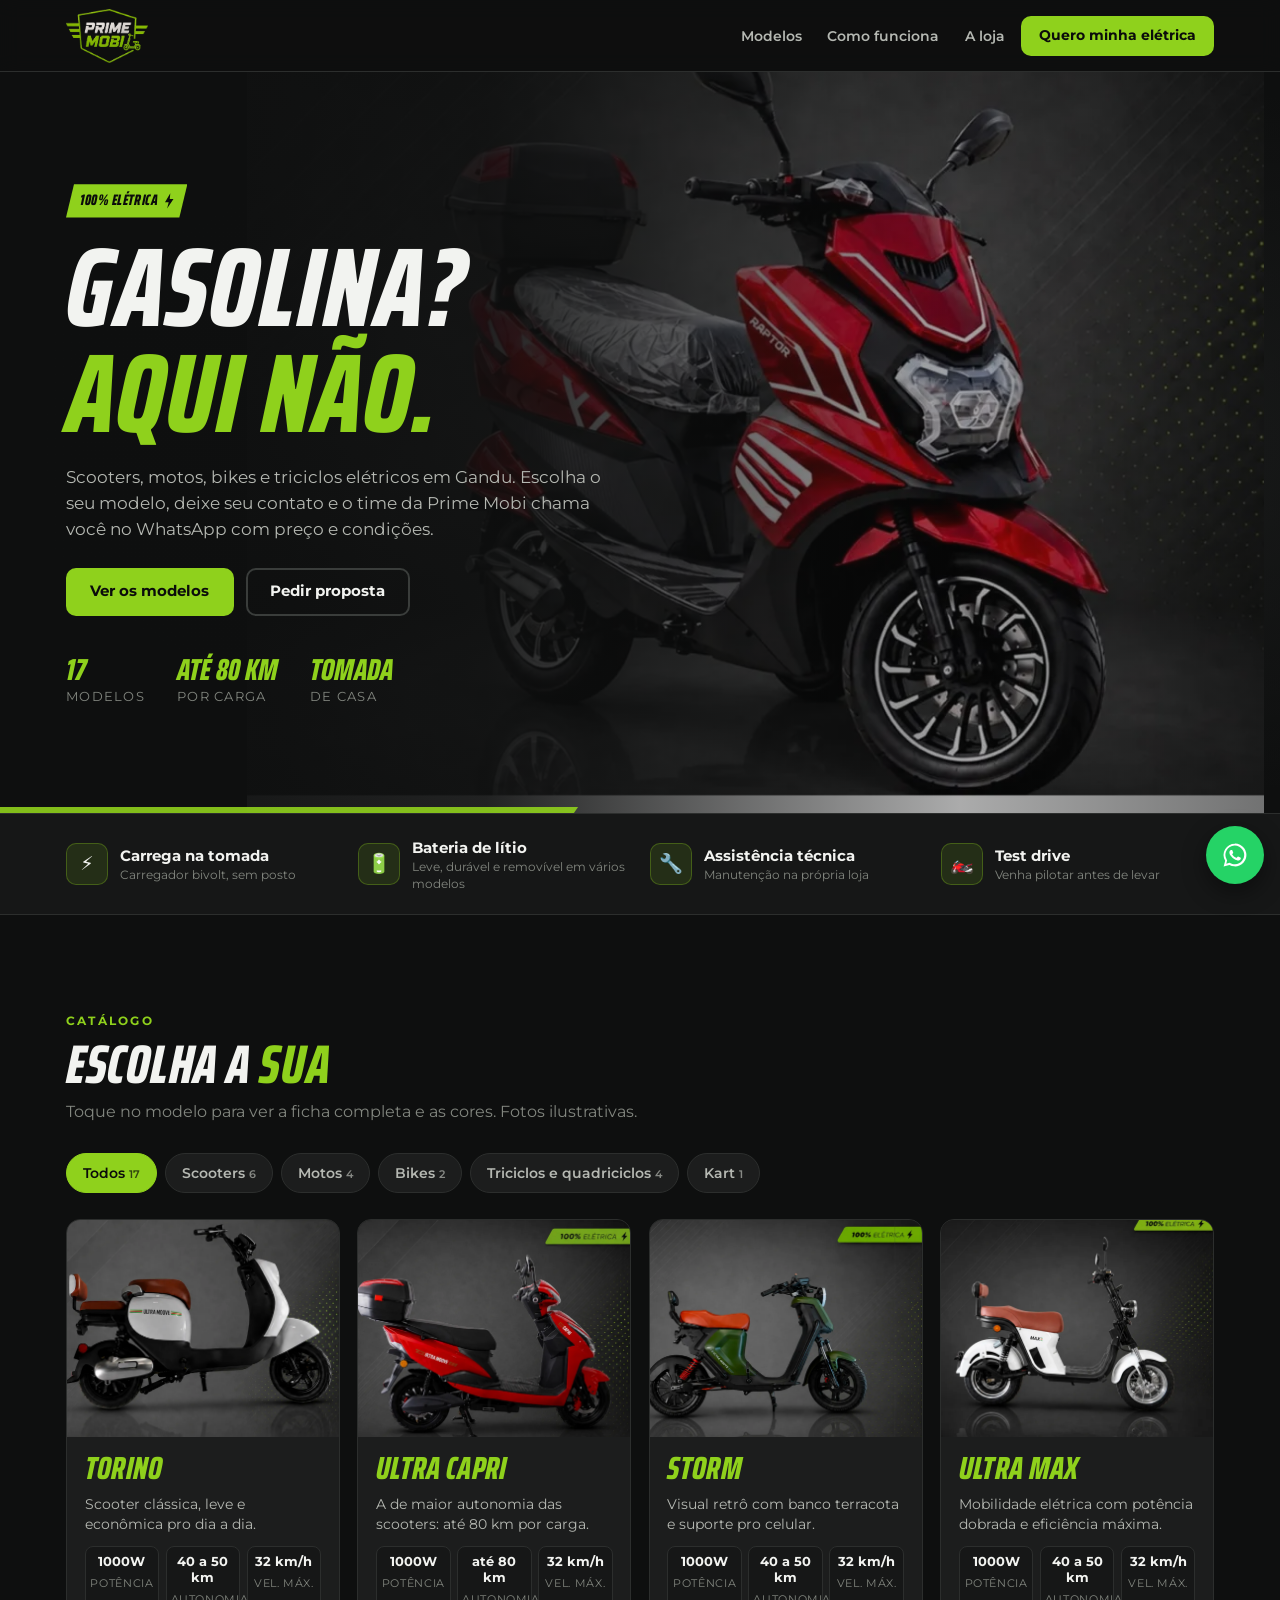
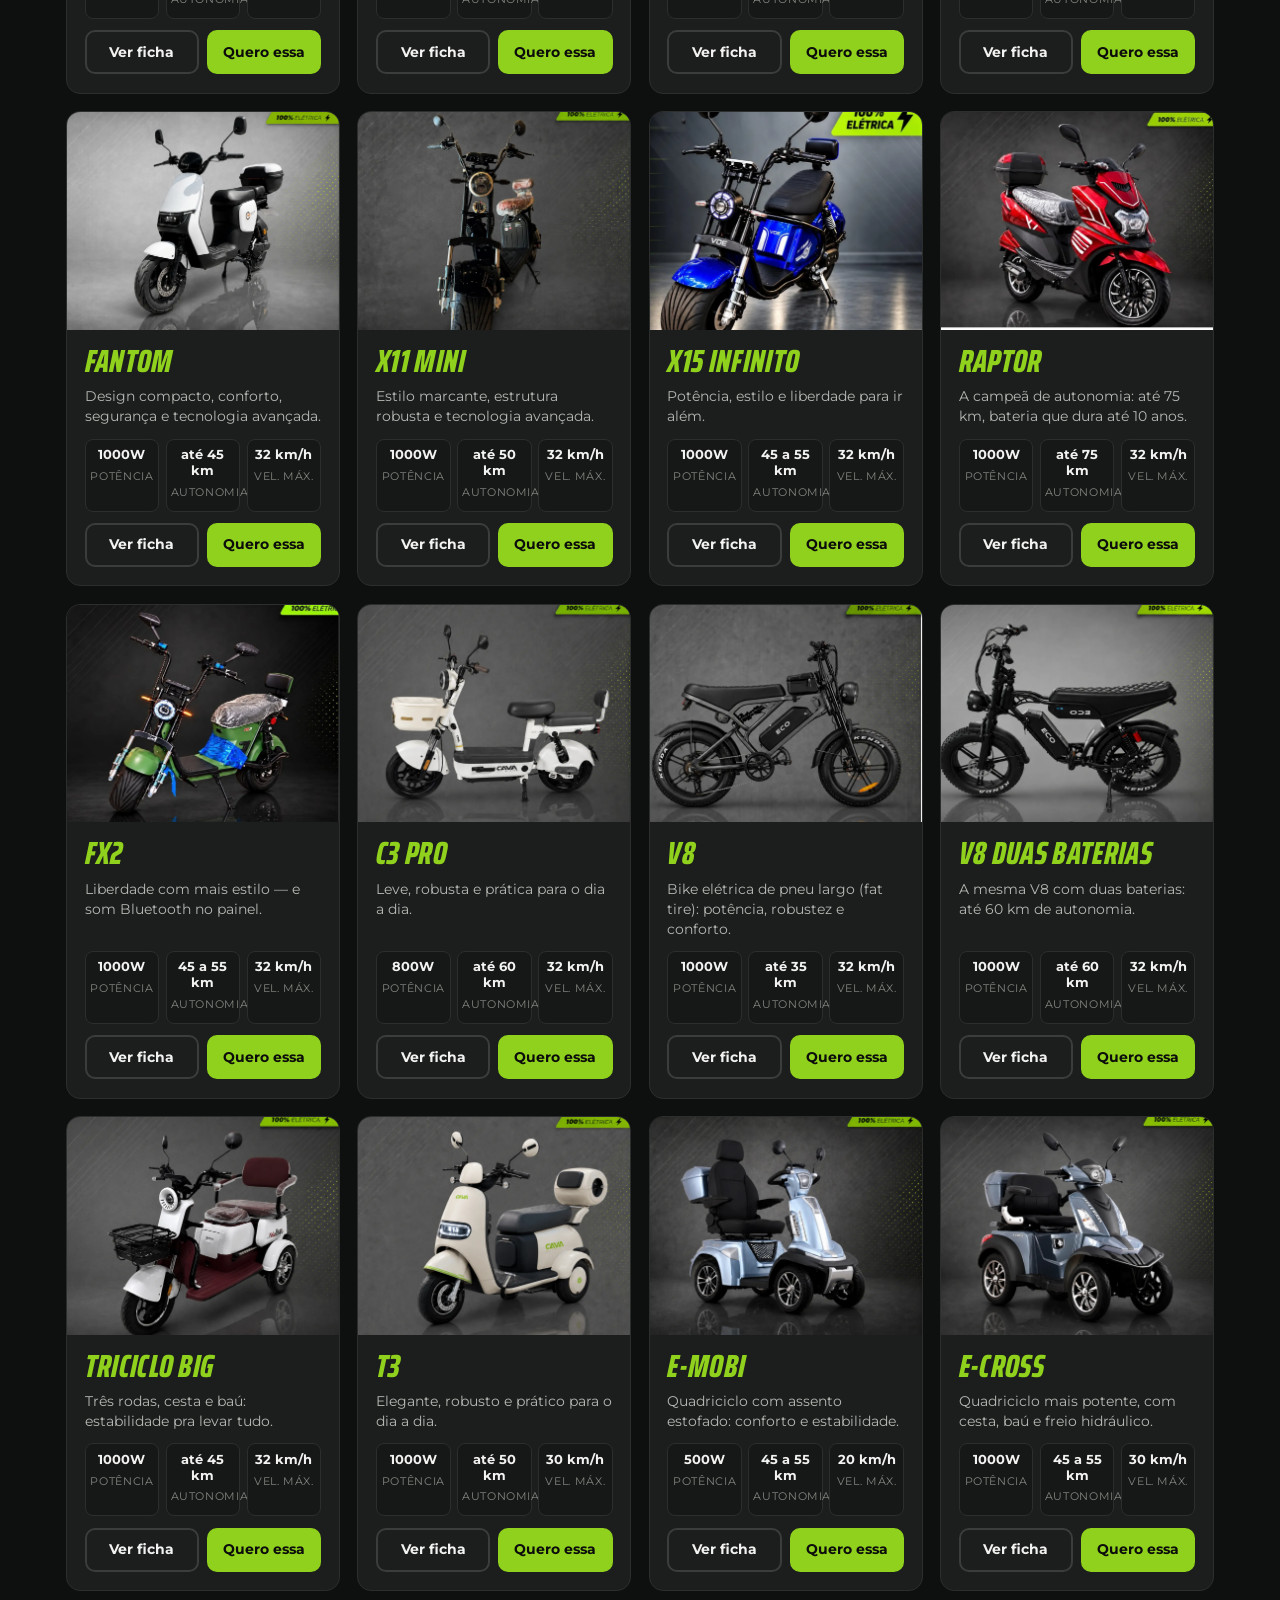
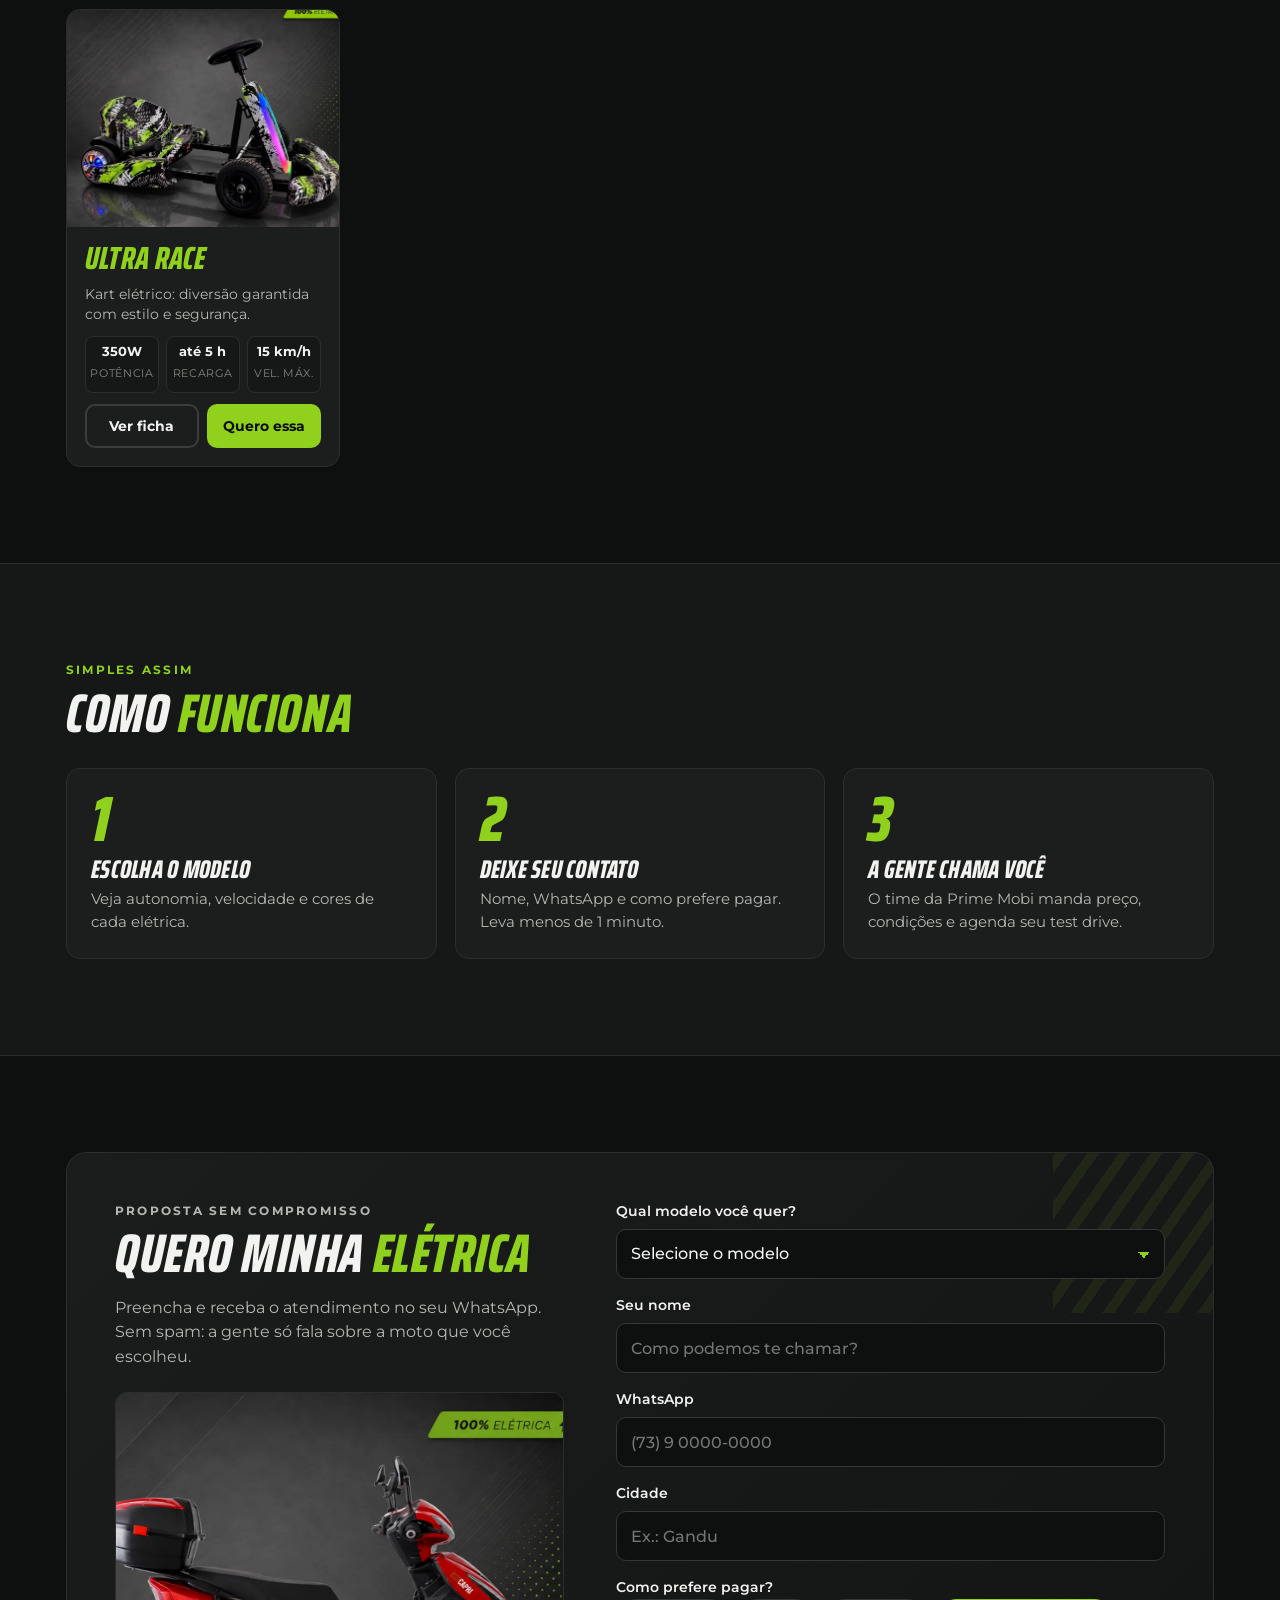
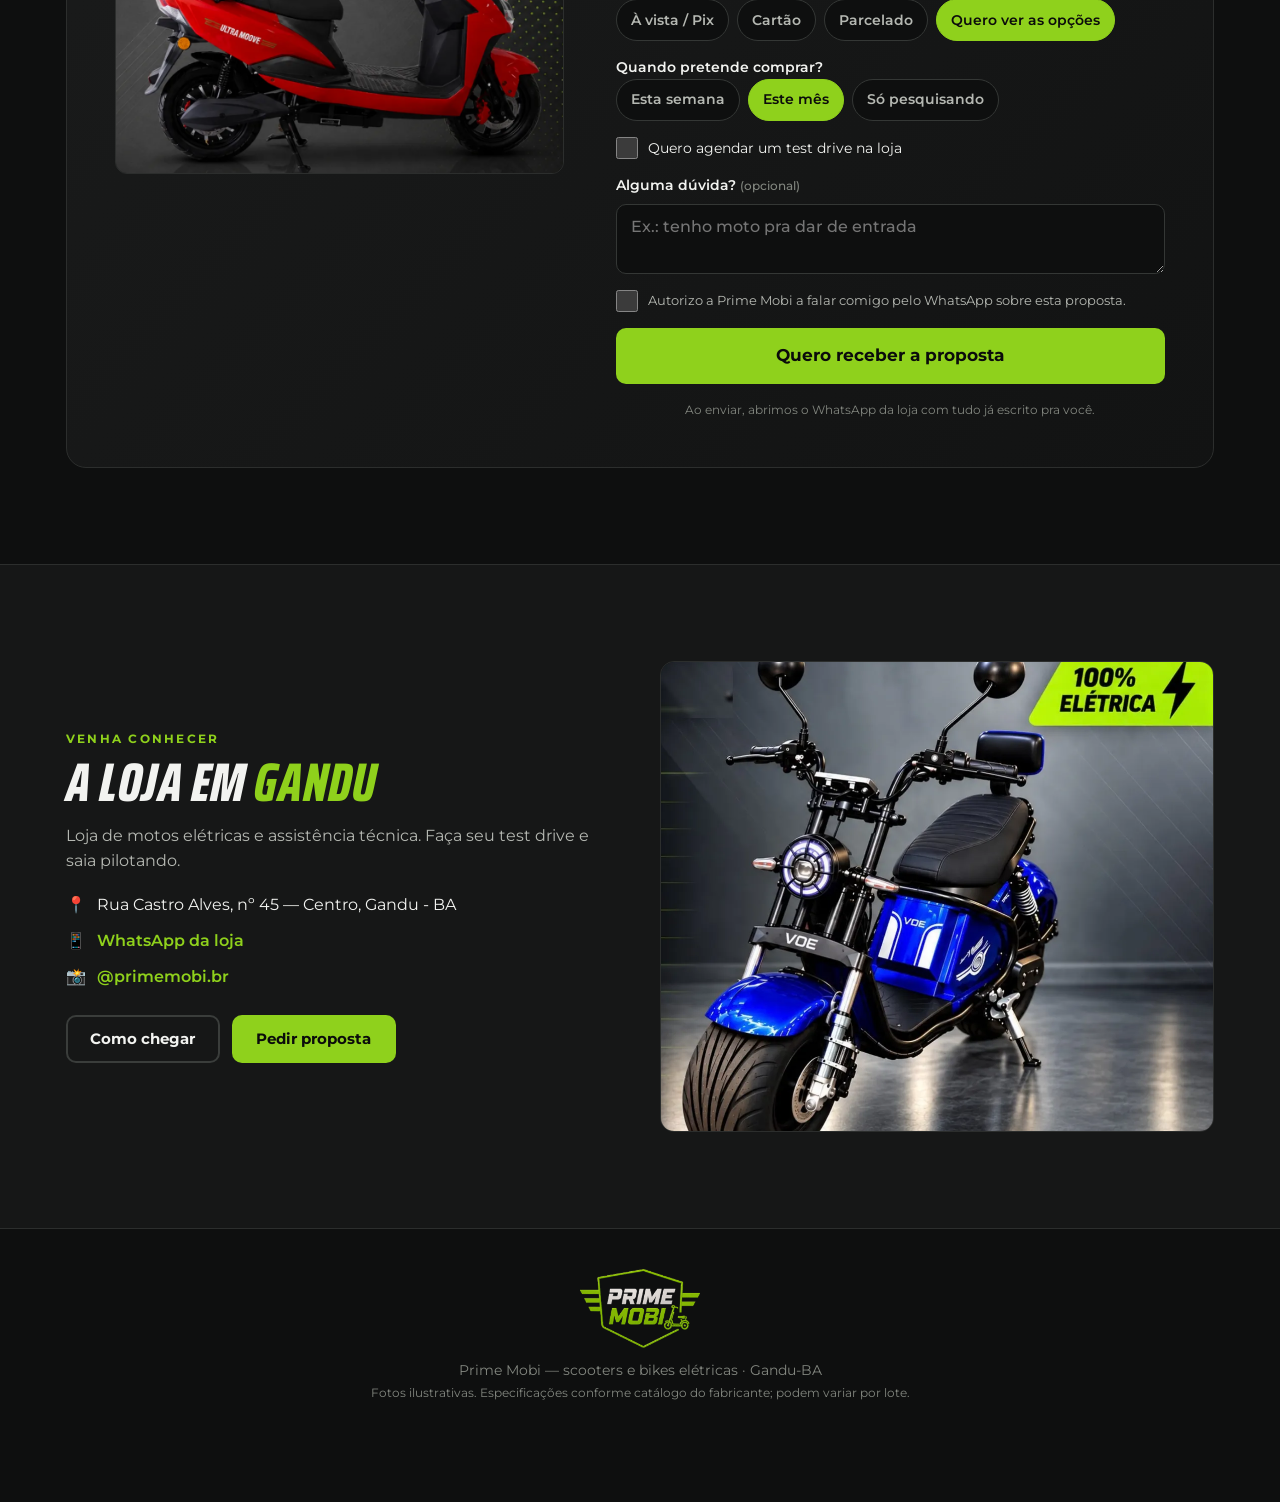
==== commit e1667bfa: "Foto da X15 Infinito com a moto inteira Co-Authored-By: Claude Opus 5.5 <noreply@anthropic.com>" ====
--- a/index.html
+++ b/index.html
@@ -13,7 +13,7 @@
   <link rel="preconnect" href="https://fonts.googleapis.com">
   <link rel="preconnect" href="https://fonts.gstatic.com" crossorigin>
   <link href="https://fonts.googleapis.com/css2?family=Montserrat:wght@400;500;600;700&family=Saira:ital,wdth,wght@1,75,700;1,75,800;1,75,900&display=swap" rel="stylesheet">
-  <link rel="stylesheet" href="css/style.css?v=6">
+  <link rel="stylesheet" href="css/style.css?v=7">
 </head>
 <body>
 
@@ -191,7 +191,7 @@
             <a href="#quero" class="btn btn--lime">Pedir proposta</a>
           </div>
         </div>
-        <img class="loja__img" src="assets/img/motos/x15-infinito.webp" alt="Moto elétrica X15 Infinito azul" loading="lazy">
+        <img class="loja__img" src="assets/img/motos/x15-infinito.webp?v=2" alt="Moto elétrica X15 Infinito azul" loading="lazy">
       </div>
     </section>
   </main>
@@ -229,8 +229,8 @@
     </div>
   </dialog>
 
-  <script src="js/config.js?v=6"></script>
-  <script src="js/modelos.js?v=6"></script>
-  <script src="js/app.js?v=6"></script>
+  <script src="js/config.js?v=7"></script>
+  <script src="js/modelos.js?v=7"></script>
+  <script src="js/app.js?v=7"></script>
 </body>
 </html>
